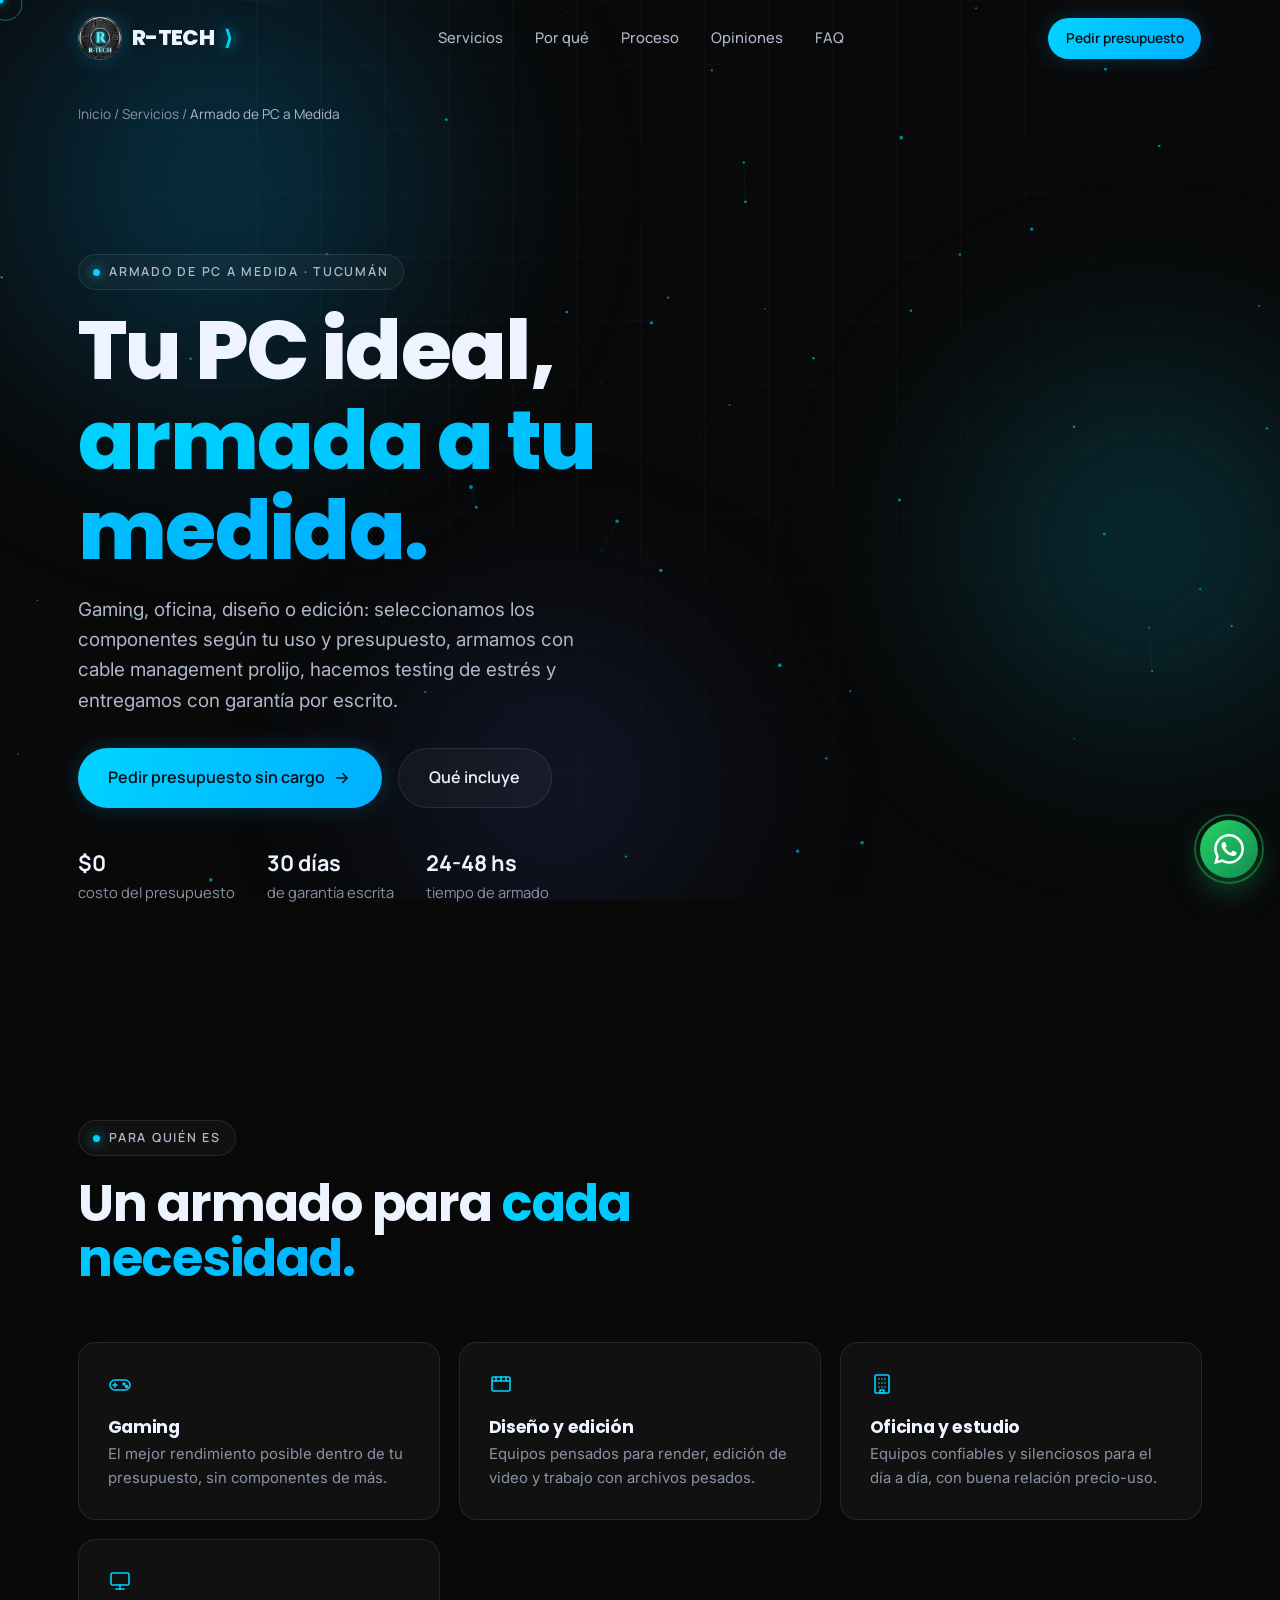
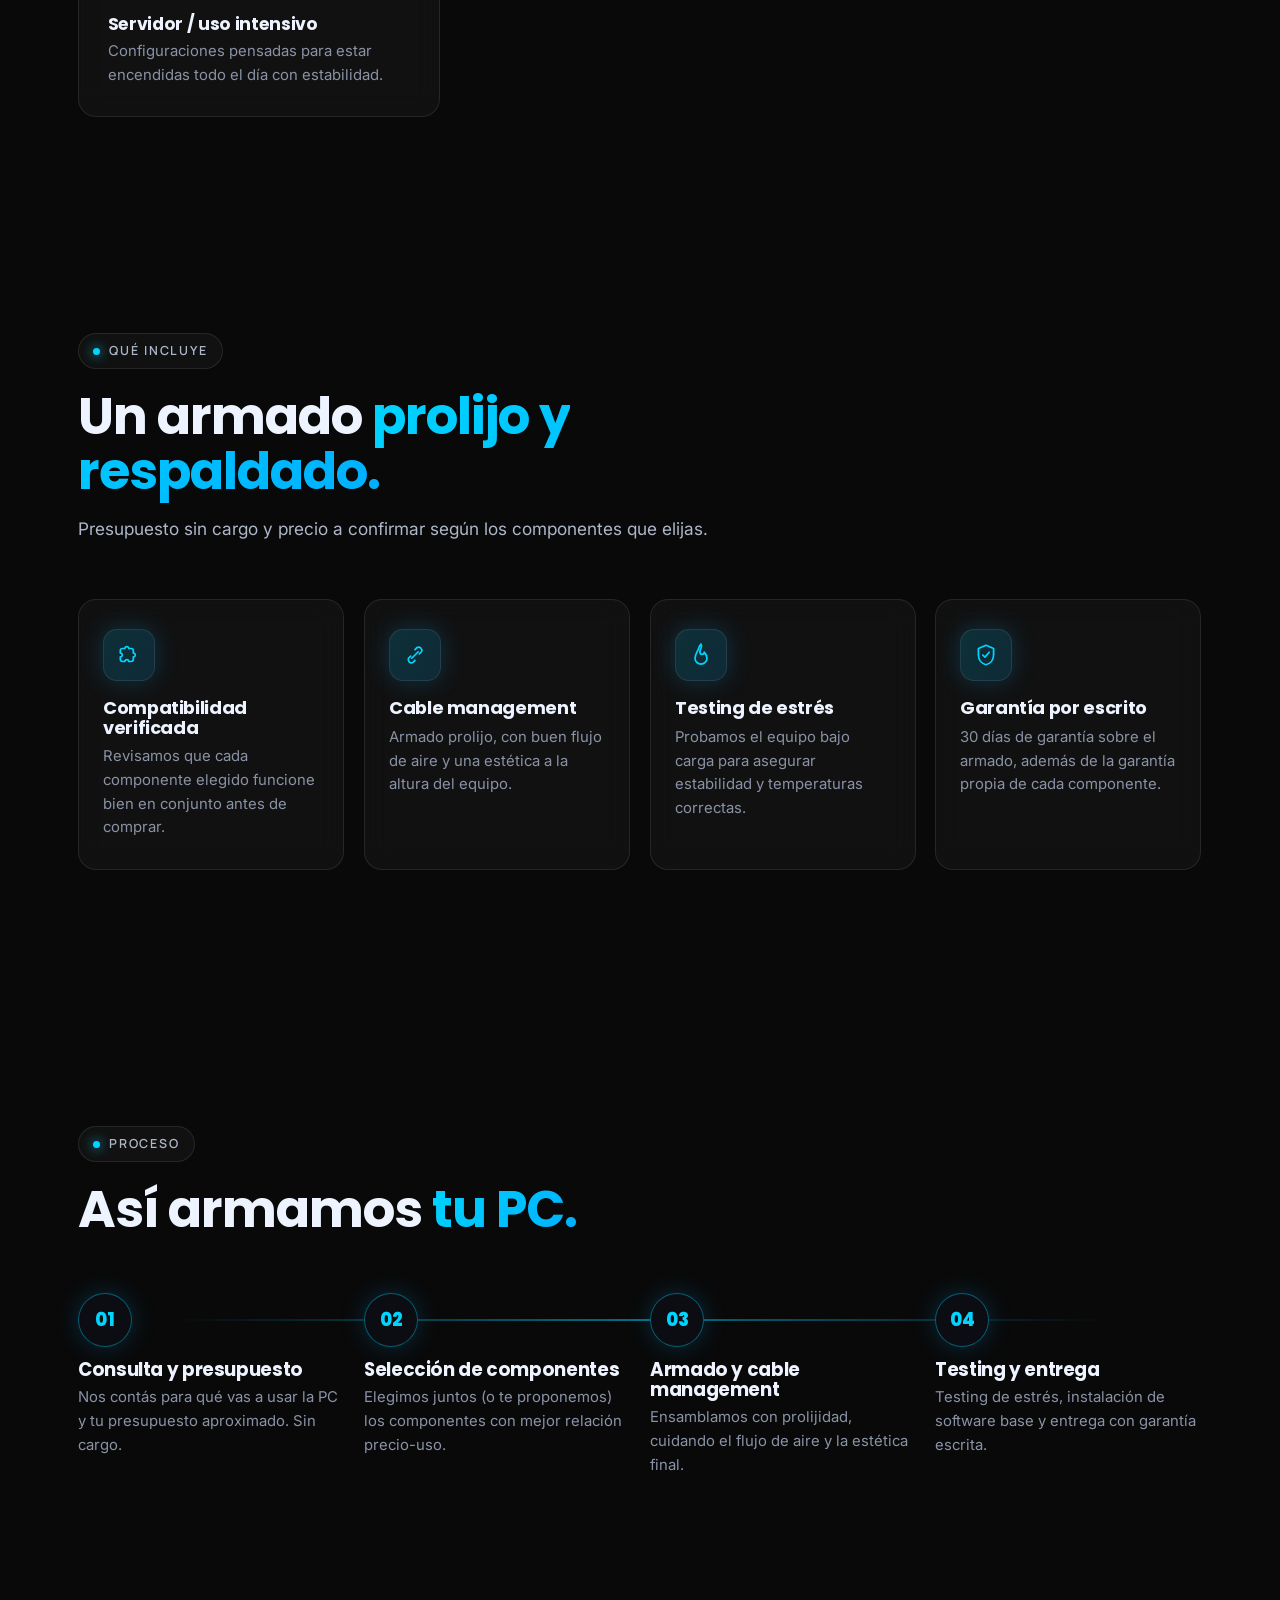
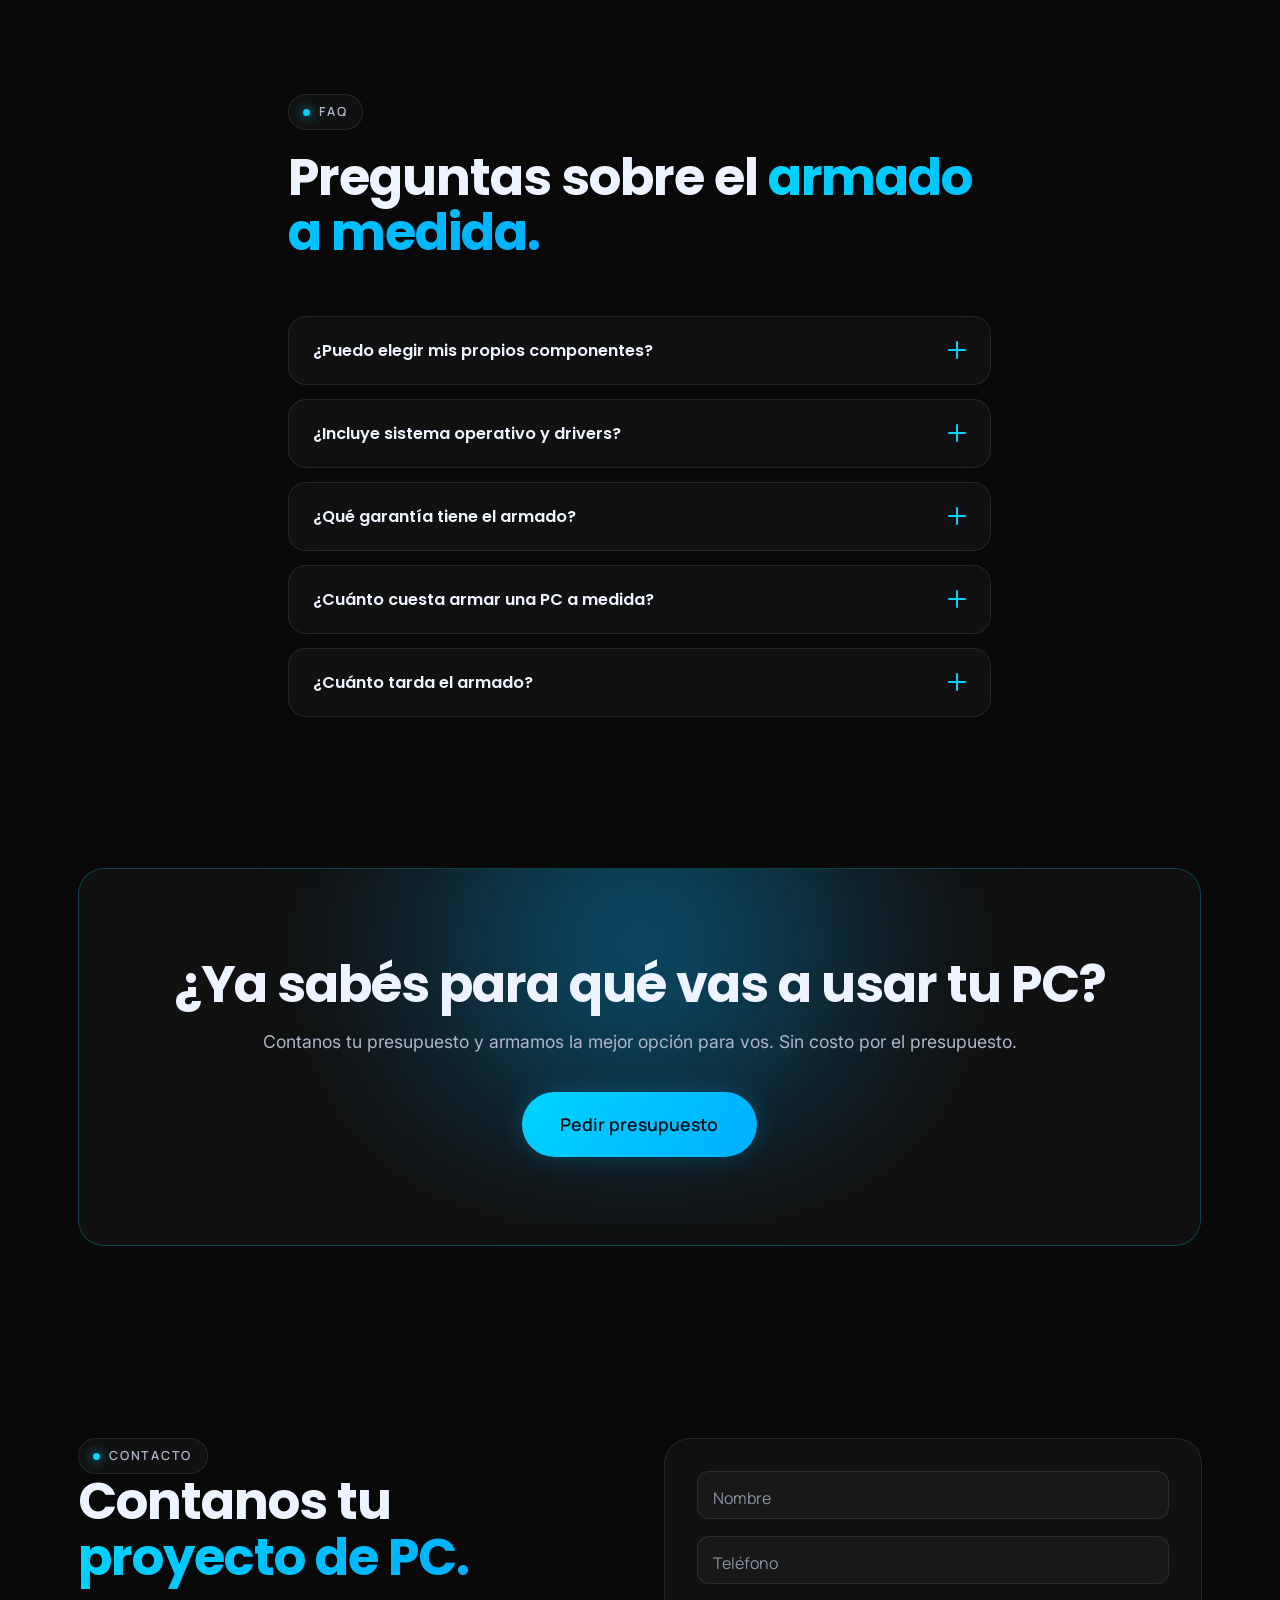
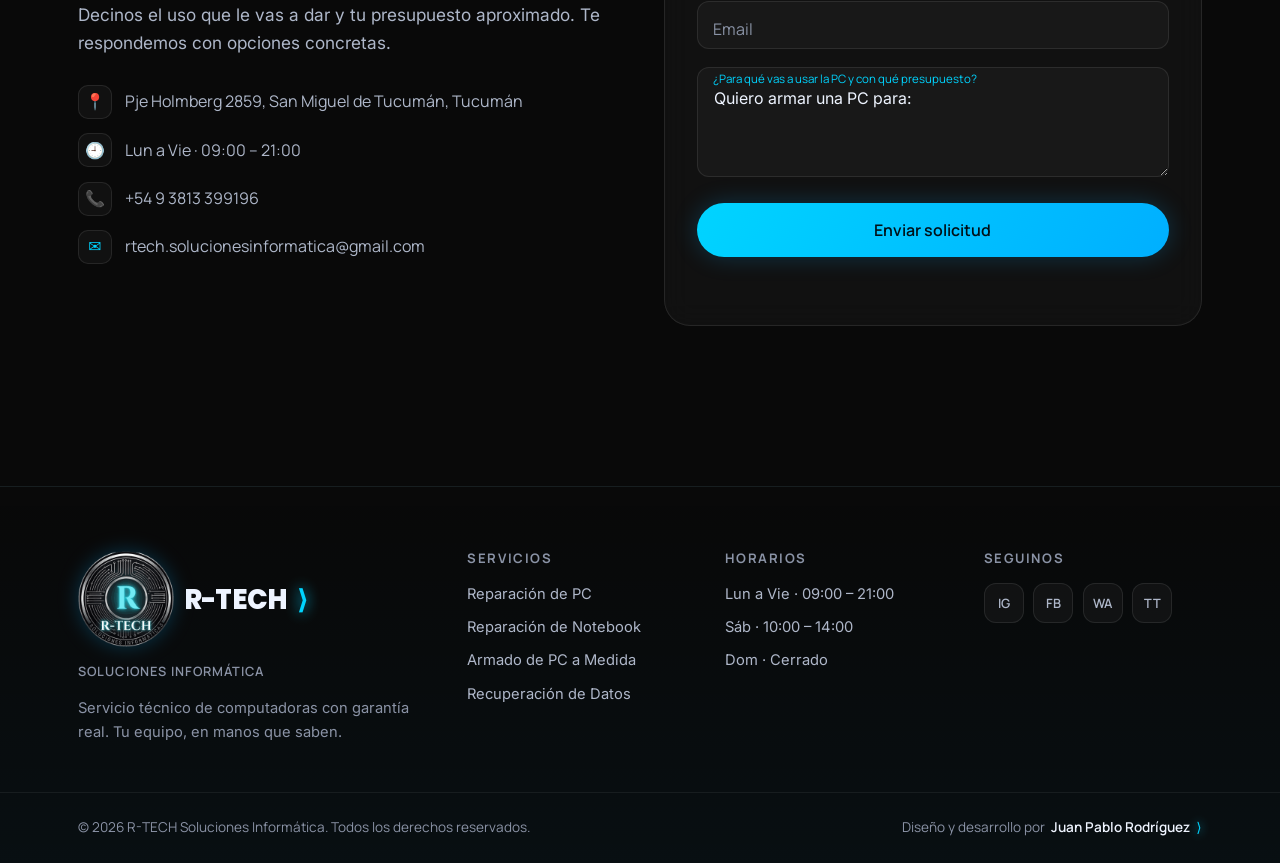
==== armado-pc-a-medida.html @ f3e6f24c "Add files via upload" ====
<!DOCTYPE html>
<html lang="es">
<head>
  <!-- ============================================================
       META BÁSICOS
  ============================================================ -->
  <meta charset="UTF-8" />
  <meta name="viewport" content="width=device-width, initial-scale=1.0" />
  <title>Armado de PC a Medida en San Miguel de Tucumán | R-TECH</title>

  <!-- ============================================================
       FAVICON / ÍCONO DE MARCA
  ============================================================ -->
  <link rel="icon" href="favicon.ico" sizes="any" />

  <!-- ============================================================
       SEO
  ============================================================ -->
  <meta name="description" content="Armamos tu PC a medida en San Miguel de Tucumán: gamer, oficina, diseño o edición. Presupuesto sin cargo, componentes de calidad, cable management y garantía escrita de 30 días." />
  <meta name="keywords" content="armado de pc a medida Tucumán, armado pc gamer Tucumán, armado de computadoras San Miguel de Tucumán, pc a medida presupuesto, ensamblado de pc Tucumán" />
  <meta name="author" content="R-TECH Soluciones Informática" />
  <meta name="robots" content="index, follow" />
  <meta name="geo.region" content="AR-T" />
  <meta name="geo.placename" content="San Miguel de Tucumán" />
  <meta name="theme-color" content="#090909" />
  <link rel="canonical" href="https://rtech-solucionesinformtica.github.io/MyWeb-Soluciones-Inform-tica/armado-pc-a-medida.html" />

  <!-- Open Graph -->
  <meta property="og:type" content="website" />
  <meta property="og:site_name" content="R-TECH Soluciones Informática" />
  <meta property="og:title" content="Armado de PC a Medida en San Miguel de Tucumán | R-TECH" />
  <meta property="og:description" content="Presupuesto sin cargo, componentes de calidad y garantía escrita de 30 días. Contanos qué necesitás y armamos tu PC ideal." />
  <meta property="og:locale" content="es_AR" />
  <meta property="og:url" content="https://rtech-solucionesinformtica.github.io/MyWeb-Soluciones-Inform-tica/armado-pc-a-medida.html" />
  <meta property="og:image" content="https://rtech-solucionesinformtica.github.io/MyWeb-Soluciones-Inform-tica/og-image-armado.jpg" />
  <meta property="og:image:width" content="1200" />
  <meta property="og:image:height" content="630" />

  <!-- Twitter Card -->
  <meta name="twitter:card" content="summary_large_image" />
  <meta name="twitter:title" content="Armado de PC a Medida en San Miguel de Tucumán | R-TECH" />
  <meta name="twitter:description" content="Presupuesto sin cargo y garantía escrita de 30 días sobre el armado." />
  <meta name="twitter:image" content="https://rtech-solucionesinformtica.github.io/MyWeb-Soluciones-Inform-tica/og-image-armado.jpg" />

  <!-- ============================================================
       TIPOGRAFÍAS (Poppins display · Inter body · Manrope datos)
  ============================================================ -->
  <link rel="preconnect" href="https://fonts.googleapis.com" />
  <link rel="preconnect" href="https://fonts.gstatic.com" crossorigin />
  <link href="https://fonts.googleapis.com/css2?family=Poppins:wght@500;600;700;800&family=Inter:wght@400;500;600&family=Manrope:wght@500;600;700&display=swap" rel="stylesheet" />

  <link rel="stylesheet" href="style.css" />

  <!-- ============================================================
       SCHEMA.ORG · Service + Breadcrumb
  ============================================================ -->
  <script type="application/ld+json">
  {
    "@context": "https://schema.org",
    "@type": "Service",
    "serviceType": "Armado de PC a medida",
    "name": "Armado de PC a Medida",
    "description": "Armado de computadoras a medida según el uso: gaming, oficina, diseño o edición. Incluye selección de componentes, cable management, testing de estrés y garantía escrita de 30 días.",
    "provider": {
      "@type": "ElectronicsStore",
      "name": "R-TECH Soluciones Informática",
      "@id": "https://rtech-solucionesinformtica.github.io/MyWeb-Soluciones-Inform-tica/#negocio",
      "telephone": "+5493813399196",
      "address": {
        "@type": "PostalAddress",
        "streetAddress": "Pje Holmberg 2859",
        "addressLocality": "San Miguel de Tucumán",
        "addressRegion": "Tucumán",
        "postalCode": "T4001CZG",
        "addressCountry": "AR"
      }
    },
    "areaServed": {
      "@type": "City",
      "name": "San Miguel de Tucumán"
    },
    "offers": {
      "@type": "Offer",
      "priceSpecification": {
        "@type": "PriceSpecification",
        "description": "Presupuesto sin cargo, precio final a confirmar según los componentes elegidos"
      },
      "availability": "https://schema.org/InStock"
    },
    "url": "https://rtech-solucionesinformtica.github.io/MyWeb-Soluciones-Inform-tica/armado-pc-a-medida.html"
  }
  </script>

  <script type="application/ld+json">
  {
    "@context": "https://schema.org",
    "@type": "BreadcrumbList",
    "itemListElement": [
      { "@type": "ListItem", "position": 1, "name": "Inicio", "item": "https://rtech-solucionesinformtica.github.io/MyWeb-Soluciones-Inform-tica/" },
      { "@type": "ListItem", "position": 2, "name": "Servicios", "item": "https://rtech-solucionesinformtica.github.io/MyWeb-Soluciones-Inform-tica/#servicios" },
      { "@type": "ListItem", "position": 3, "name": "Armado de PC a Medida", "item": "https://rtech-solucionesinformtica.github.io/MyWeb-Soluciones-Inform-tica/armado-pc-a-medida.html" }
    ]
  }
  </script>

  <script type="application/ld+json">
  {
    "@context": "https://schema.org",
    "@type": "FAQPage",
    "mainEntity": [
      {
        "@type": "Question",
        "name": "¿Puedo elegir mis propios componentes para el armado?",
        "acceptedAnswer": { "@type": "Answer", "text": "Sí. Podés traer tu lista de componentes o dejarnos armar la selección según tu presupuesto y uso. En ambos casos revisamos la compatibilidad antes de comprar o ensamblar." }
      },
      {
        "@type": "Question",
        "name": "¿El armado incluye el sistema operativo y los drivers?",
        "acceptedAnswer": { "@type": "Answer", "text": "Sí, instalamos el sistema operativo, drivers actualizados y dejamos el equipo listo para usar desde el primer encendido." }
      },
      {
        "@type": "Question",
        "name": "¿Qué garantía tiene el armado de PC?",
        "acceptedAnswer": { "@type": "Answer", "text": "El armado tiene garantía por escrito de 30 días. Además, cada componente conserva la garantía propia del fabricante o distribuidor." }
      },
      {
        "@type": "Question",
        "name": "¿Cuánto cuesta armar una PC a medida?",
        "acceptedAnswer": { "@type": "Answer", "text": "El presupuesto no tiene cargo. El precio final se confirma según los componentes que elijas, así que cada armado se cotiza a medida." }
      },
      {
        "@type": "Question",
        "name": "¿Cuánto tarda el armado de una PC?",
        "acceptedAnswer": { "@type": "Answer", "text": "Una vez confirmados los componentes, el armado y el testing de estrés suelen completarse en 24 a 48 hs." }
      }
    ]
  }
  </script>
</head>

<body>

  <!-- ============================================================
       CURSOR INTERACTIVO (glow que sigue al mouse)
  ============================================================ -->
  <div class="cursor-dot" data-cursor-dot></div>
  <div class="cursor-glow" data-cursor-glow></div>

  <!-- ============================================================
       FONDO GLOBAL · Aurora + partículas (canvas) + grilla
  ============================================================ -->
  <div class="bg-fx" aria-hidden="true">
    <div class="aurora aurora--1"></div>
    <div class="aurora aurora--2"></div>
    <div class="aurora aurora--3"></div>
    <div class="grid-overlay"></div>
    <canvas id="particles"></canvas>
  </div>

  <!-- Barra de progreso de scroll -->
  <div class="scroll-progress" data-scroll-progress aria-hidden="true"></div>

  <!-- ============================================================
       NAVBAR · glass sticky
  ============================================================ -->
  <header class="nav" data-nav>
    <div class="container nav__inner">
      <a href="index.html#hero" class="brand" aria-label="R-TECH inicio">
        <img src="logo.png" alt="R-TECH Soluciones Informática" class="brand__logo" width="44" height="44" />
        <span class="brand__mark">R-TECH</span><span class="brand__chevron">⟩</span>
      </a>

      <nav class="nav__links" aria-label="Navegación principal">
        <a href="index.html#servicios">Servicios</a>
        <a href="index.html#nosotros">Por qué</a>
        <a href="index.html#proceso">Proceso</a>
        <a href="index.html#testimonios">Opiniones</a>
        <a href="#faq-armado">FAQ</a>
      </nav>

      <a href="#contacto-armado" class="btn btn--sm btn--primary">Pedir presupuesto</a>

      <button class="nav__burger" data-burger aria-label="Abrir menú" aria-expanded="false">
        <span></span><span></span><span></span>
      </button>
    </div>

    <!-- Menú móvil -->
    <div class="nav__mobile" data-mobile-menu>
      <a href="index.html#servicios">Servicios</a>
      <a href="index.html#nosotros">Por qué elegirnos</a>
      <a href="index.html#proceso">Proceso</a>
      <a href="index.html#testimonios">Opiniones</a>
      <a href="#faq-armado">FAQ</a>
      <a href="#contacto-armado" class="btn btn--primary">Pedir presupuesto</a>
    </div>
  </header>

  <!-- Migas de pan visibles (acompañan al BreadcrumbList schema) -->
  <nav aria-label="Breadcrumb" class="container" style="padding-top:6.5rem; font-family:var(--font-data); font-size:.85rem; color:var(--gris);">
    <a href="index.html">Inicio</a> / <a href="index.html#servicios">Servicios</a> / <span style="color:var(--gris-2);">Armado de PC a Medida</span>
  </nav>

  <main>

    <!-- ============================================================
         HERO
    ============================================================ -->
    <section class="section" id="hero-armado">
      <div class="container">
        <div class="hero__copy" style="max-width:52rem;">
          <span class="eyebrow reveal" data-reveal>
            <span class="eyebrow__dot"></span> Armado de PC a medida · Tucumán
          </span>

          <h1 class="hero__title reveal" data-reveal data-reveal-delay="80" style="margin-top:1rem;">
            Tu PC ideal,<br /><span class="grad">armada a tu medida.</span>
          </h1>

          <p class="hero__sub reveal" data-reveal data-reveal-delay="160">
            Gaming, oficina, diseño o edición: seleccionamos los componentes según tu uso y presupuesto,
            armamos con cable management prolijo, hacemos testing de estrés y entregamos con garantía por escrito.
          </p>

          <div class="hero__actions reveal" data-reveal data-reveal-delay="240">
            <a href="#contacto-armado" class="btn btn--primary btn--lg">
              Pedir presupuesto sin cargo
              <svg width="18" height="18" viewBox="0 0 24 24" fill="none" aria-hidden="true"><path d="M5 12h14M13 6l6 6-6 6" stroke="currentColor" stroke-width="2" stroke-linecap="round" stroke-linejoin="round"/></svg>
            </a>
            <a href="#incluye" class="btn btn--ghost btn--lg">Qué incluye</a>
          </div>

          <ul class="hero__trust reveal" data-reveal data-reveal-delay="320">
            <li><strong>$0</strong> costo del presupuesto</li>
            <li><strong>30 días</strong> de garantía escrita</li>
            <li><strong>24-48 hs</strong> tiempo de armado</li>
          </ul>
        </div>
      </div>
    </section>

    <!-- ============================================================
         PARA QUIÉN ES
    ============================================================ -->
    <section class="section section--tight" id="para-quien">
      <div class="container">
        <header class="section__head reveal" data-reveal>
          <span class="eyebrow"><span class="eyebrow__dot"></span> Para quién es</span>
          <h2 class="section__title">Un armado para <span class="grad">cada necesidad.</span></h2>
        </header>

        <div class="reasons">
          <div class="reason reveal" data-reveal>
            <span class="reason__ic"><svg viewBox="0 0 24 24" fill="none" stroke="currentColor" stroke-width="1.6" stroke-linecap="round" stroke-linejoin="round"><rect x="2" y="8" width="20" height="10" rx="5"/><line x1="7" y1="11" x2="7" y2="15"/><line x1="5" y1="13" x2="9" y2="13"/><circle cx="16" cy="12" r="1"/><circle cx="18.5" cy="14.5" r="1"/></svg></span>
            <h3>Gaming</h3>
            <p>El mejor rendimiento posible dentro de tu presupuesto, sin componentes de más.</p>
          </div>
          <div class="reason reveal" data-reveal>
            <span class="reason__ic"><svg viewBox="0 0 24 24" fill="none" stroke="currentColor" stroke-width="1.6" stroke-linecap="round" stroke-linejoin="round"><rect x="3" y="5" width="18" height="14" rx="1.5"/><line x1="3" y1="9" x2="21" y2="9"/><line x1="7" y1="5" x2="7" y2="9"/><line x1="12" y1="5" x2="12" y2="9"/><line x1="17" y1="5" x2="17" y2="9"/></svg></span>
            <h3>Diseño y edición</h3>
            <p>Equipos pensados para render, edición de video y trabajo con archivos pesados.</p>
          </div>
          <div class="reason reveal" data-reveal>
            <span class="reason__ic"><svg viewBox="0 0 24 24" fill="none" stroke="currentColor" stroke-width="1.6" stroke-linecap="round" stroke-linejoin="round"><rect x="5" y="3" width="14" height="18" rx="1"/><line x1="9" y1="7" x2="9" y2="7.01"/><line x1="12" y1="7" x2="12" y2="7.01"/><line x1="15" y1="7" x2="15" y2="7.01"/><line x1="9" y1="11" x2="9" y2="11.01"/><line x1="12" y1="11" x2="12" y2="11.01"/><line x1="15" y1="11" x2="15" y2="11.01"/><line x1="9" y1="15" x2="9" y2="15.01"/><line x1="12" y1="15" x2="12" y2="15.01"/><line x1="15" y1="15" x2="15" y2="15.01"/><rect x="10" y="18" width="4" height="3"/></svg></span>
            <h3>Oficina y estudio</h3>
            <p>Equipos confiables y silenciosos para el día a día, con buena relación precio-uso.</p>
          </div>
          <div class="reason reveal" data-reveal>
            <span class="reason__ic"><svg viewBox="0 0 24 24" fill="none" stroke="currentColor" stroke-width="1.6" stroke-linecap="round" stroke-linejoin="round"><rect x="3" y="4" width="18" height="12" rx="1.5"/><line x1="8" y1="20" x2="16" y2="20"/><line x1="12" y1="16" x2="12" y2="20"/></svg></span>
            <h3>Servidor / uso intensivo</h3>
            <p>Configuraciones pensadas para estar encendidas todo el día con estabilidad.</p>
          </div>
        </div>
      </div>
    </section>

    <!-- ============================================================
         QUÉ INCLUYE
    ============================================================ -->
    <section class="section" id="incluye">
      <div class="container">
        <header class="section__head reveal" data-reveal>
          <span class="eyebrow"><span class="eyebrow__dot"></span> Qué incluye</span>
          <h2 class="section__title">Un armado <span class="grad">prolijo y respaldado.</span></h2>
          <p class="section__lead">Presupuesto sin cargo y precio a confirmar según los componentes que elijas.</p>
        </header>

        <div class="cards">
          <article class="card reveal" data-reveal data-tilt>
            <div class="card__icon"><svg viewBox="0 0 24 24" fill="none" stroke="currentColor" stroke-width="1.6" stroke-linejoin="round" stroke-linecap="round"><path d="M4 8a2 2 0 012-2h2.2a1.8 1.8 0 113.6 0H14a2 2 0 012 2v2.2a1.8 1.8 0 110 3.6V16a2 2 0 01-2 2h-2.2a1.8 1.8 0 10-3.6 0H6a2 2 0 01-2-2v-2.2a1.8 1.8 0 100-3.6V8z"/></svg></div>
            <h3>Compatibilidad verificada</h3>
            <p>Revisamos que cada componente elegido funcione bien en conjunto antes de comprar.</p>
          </article>
          <article class="card reveal" data-reveal data-tilt>
            <div class="card__icon"><svg viewBox="0 0 24 24" fill="none" stroke="currentColor" stroke-width="1.6" stroke-linecap="round" stroke-linejoin="round"><path d="M9 15l6-6"/><path d="M8 13l-2 2a3 3 0 004 4l2-2"/><path d="M16 11l2-2a3 3 0 00-4-4l-2 2"/></svg></div>
            <h3>Cable management</h3>
            <p>Armado prolijo, con buen flujo de aire y una estética a la altura del equipo.</p>
          </article>
          <article class="card reveal" data-reveal data-tilt>
            <div class="card__icon"><svg viewBox="0 0 24 24" fill="none" stroke="currentColor" stroke-width="1.6" stroke-linecap="round" stroke-linejoin="round"><path d="M12 2c2 3-1 4-1 7 0 1.5 1 2.5 2 2.5s2-1 2-2.2c1.5 1.5 2.5 3.7 2.5 5.7a5.5 5.5 0 11-11 0c0-3 1.5-5 2.5-7C9.5 6 10 4 12 2z"/></svg></div>
            <h3>Testing de estrés</h3>
            <p>Probamos el equipo bajo carga para asegurar estabilidad y temperaturas correctas.</p>
          </article>
          <article class="card reveal" data-reveal data-tilt>
            <div class="card__icon"><svg viewBox="0 0 24 24" fill="none" stroke="currentColor" stroke-width="1.6" stroke-linecap="round" stroke-linejoin="round"><path d="M12 3l7 3v6c0 4.5-3 8-7 9-4-1-7-4.5-7-9V6l7-3z"/><path d="M9 12l2 2 4-4.5"/></svg></div>
            <h3>Garantía por escrito</h3>
            <p>30 días de garantía sobre el armado, además de la garantía propia de cada componente.</p>
          </article>
        </div>
      </div>
    </section>

    <!-- ============================================================
         PROCESO
    ============================================================ -->
    <section class="section" id="proceso-armado">
      <div class="container">
        <header class="section__head reveal" data-reveal>
          <span class="eyebrow"><span class="eyebrow__dot"></span> Proceso</span>
          <h2 class="section__title">Así armamos <span class="grad">tu PC.</span></h2>
        </header>

        <ol class="timeline">
          <li class="step reveal" data-reveal>
            <span class="step__num">01</span>
            <div class="step__body">
              <h3>Consulta y presupuesto</h3>
              <p>Nos contás para qué vas a usar la PC y tu presupuesto aproximado. Sin cargo.</p>
            </div>
          </li>
          <li class="step reveal" data-reveal>
            <span class="step__num">02</span>
            <div class="step__body">
              <h3>Selección de componentes</h3>
              <p>Elegimos juntos (o te proponemos) los componentes con mejor relación precio-uso.</p>
            </div>
          </li>
          <li class="step reveal" data-reveal>
            <span class="step__num">03</span>
            <div class="step__body">
              <h3>Armado y cable management</h3>
              <p>Ensamblamos con prolijidad, cuidando el flujo de aire y la estética final.</p>
            </div>
          </li>
          <li class="step reveal" data-reveal>
            <span class="step__num">04</span>
            <div class="step__body">
              <h3>Testing y entrega</h3>
              <p>Testing de estrés, instalación de software base y entrega con garantía escrita.</p>
            </div>
          </li>
        </ol>
      </div>
    </section>

    <!-- ============================================================
         FAQ
    ============================================================ -->
    <section class="section section--tight" id="faq-armado">
      <div class="container container--narrow">
        <header class="section__head reveal" data-reveal>
          <span class="eyebrow"><span class="eyebrow__dot"></span> FAQ</span>
          <h2 class="section__title">Preguntas sobre el <span class="grad">armado a medida.</span></h2>
        </header>

        <div class="faq" data-accordion>
          <div class="faq__item reveal" data-reveal>
            <button class="faq__q" aria-expanded="false">
              ¿Puedo elegir mis propios componentes?
              <span class="faq__ic" aria-hidden="true"></span>
            </button>
            <div class="faq__a"><p>Sí. Podés traer tu lista o dejarnos proponer la selección según tu presupuesto y uso; siempre revisamos la compatibilidad antes de comprar.</p></div>
          </div>
          <div class="faq__item reveal" data-reveal>
            <button class="faq__q" aria-expanded="false">
              ¿Incluye sistema operativo y drivers?
              <span class="faq__ic" aria-hidden="true"></span>
            </button>
            <div class="faq__a"><p>Sí, instalamos sistema operativo y drivers actualizados. El equipo queda listo para usar desde el primer encendido.</p></div>
          </div>
          <div class="faq__item reveal" data-reveal>
            <button class="faq__q" aria-expanded="false">
              ¿Qué garantía tiene el armado?
              <span class="faq__ic" aria-hidden="true"></span>
            </button>
            <div class="faq__a"><p>30 días de garantía por escrito sobre el armado, además de la garantía propia de cada componente.</p></div>
          </div>
          <div class="faq__item reveal" data-reveal>
            <button class="faq__q" aria-expanded="false">
              ¿Cuánto cuesta armar una PC a medida?
              <span class="faq__ic" aria-hidden="true"></span>
            </button>
            <div class="faq__a"><p>El presupuesto no tiene cargo. El precio final se confirma según los componentes elegidos.</p></div>
          </div>
          <div class="faq__item reveal" data-reveal>
            <button class="faq__q" aria-expanded="false">
              ¿Cuánto tarda el armado?
              <span class="faq__ic" aria-hidden="true"></span>
            </button>
            <div class="faq__a"><p>Una vez confirmados los componentes, el armado y el testing de estrés suelen completarse en 24 a 48 hs.</p></div>
          </div>
        </div>
      </div>
    </section>

    <!-- ============================================================
         CTA FINAL
    ============================================================ -->
    <section class="cta" id="cta-armado">
      <div class="container">
        <div class="cta__card reveal" data-reveal>
          <div class="cta__glow"></div>
          <h2 class="cta__title">¿Ya sabés para qué vas a usar tu PC?</h2>
          <p class="cta__sub">Contanos tu presupuesto y armamos la mejor opción para vos. Sin costo por el presupuesto.</p>
          <a href="#contacto-armado" class="btn btn--primary btn--xl">Pedir presupuesto</a>
        </div>
      </div>
    </section>

    <!-- ============================================================
         CONTACTO
    ============================================================ -->
    <section class="section" id="contacto-armado">
      <div class="container">
        <div class="contact">

          <div class="contact__info reveal" data-reveal>
            <span class="eyebrow"><span class="eyebrow__dot"></span> Contacto</span>
            <h2 class="section__title">Contanos tu <span class="grad">proyecto de PC.</span></h2>
            <p class="section__lead">Decinos el uso que le vas a dar y tu presupuesto aproximado. Te respondemos con opciones concretas.</p>

            <ul class="contact__list">
              <li>
                <span>📍</span>
                <a href="https://www.google.com/maps/search/?api=1&amp;query=Pje+Holmberg+2859,+San+Miguel+de+Tucum%C3%A1n,+Tucum%C3%A1n,+Argentina"
                   target="_blank" rel="noopener noreferrer">Pje Holmberg 2859, San Miguel de Tucumán, Tucumán</a>
              </li>
              <li><span>🕘</span> Lun a Vie · 09:00 – 21:00</li>
              <li><span>📞</span> <a href="tel:+5493813399196">+54 9 3813 399196</a></li>
              <li><span>✉️</span> <a href="mailto:rtech.solucionesinformatica@gmail.com">rtech.solucionesinformatica@gmail.com</a></li>
            </ul>
          </div>

          <!-- Formulario (mismo comportamiento que en la home: abre WhatsApp con los datos) -->
          <form class="contact__form reveal" data-reveal id="contactForm" data-intro="quiero pedir un presupuesto para armar una PC a medida" novalidate>
            <div class="field">
              <input type="text" id="nombre" name="nombre" required placeholder=" " />
              <label for="nombre">Nombre</label>
            </div>

            <div class="field">
              <input type="tel" id="telefono" name="telefono" required placeholder=" " />
              <label for="telefono">Teléfono</label>
            </div>

            <div class="field">
              <input type="email" id="email" name="email" required placeholder=" " />
              <label for="email">Email</label>
            </div>

            <div class="field">
              <textarea
                id="mensaje"
                name="mensaje"
                rows="4"
                required
                placeholder=" "
              >Quiero armar una PC para: </textarea>
              <label for="mensaje">¿Para qué vas a usar la PC y con qué presupuesto?</label>
            </div>

            <button type="submit" class="btn btn--primary btn--lg btn--block">
              Enviar solicitud
            </button>

            <p class="form__note" data-form-note aria-live="polite"></p>
          </form>

        </div>
      </div>
    </section>

  </main>

  <!-- ============================================================
       FOOTER
  ============================================================ -->
  <footer class="footer">
    <div class="container footer__inner">
      <div class="footer__brand">
        <a href="index.html#hero" class="brand brand--footer" aria-label="R-TECH inicio">
          <img src="logo.png" alt="R-TECH Soluciones Informática" class="brand__logo brand__logo--footer" width="96" height="96" />
          <span class="brand__mark">R-TECH</span><span class="brand__chevron">⟩</span>
        </a>
        <span class="brand__sub">Soluciones Informática</span>
        <p>Servicio técnico de computadoras con garantía real. Tu equipo, en manos que saben.</p>
      </div>

      <div class="footer__col">
        <h4>Servicios</h4>
        <a href="index.html#servicios">Reparación de PC</a>
        <a href="index.html#servicios">Reparación de Notebook</a>
        <a href="armado-pc-a-medida.html">Armado de PC a Medida</a>
        <a href="index.html#servicios">Recuperación de Datos</a>
      </div>

      <div class="footer__col">
        <h4>Horarios</h4>
        <p>Lun a Vie · 09:00 – 21:00</p>
        <p>Sáb · 10:00 – 14:00</p>
        <p>Dom · Cerrado</p>
      </div>

      <div class="footer__col">
        <h4>Seguinos</h4>
        <div class="footer__social">
          <a href="#" aria-label="Instagram">IG</a>
          <a href="#" aria-label="Facebook">FB</a>
          <a href="#" aria-label="WhatsApp">WA</a>
          <a href="#" aria-label="TikTok">TT</a>
        </div>
      </div>
    </div>

    <div class="footer__bottom">
      <div class="container footer__bottom-inner">
        <span>© <span data-year>2026</span> R-TECH Soluciones Informática. Todos los derechos reservados.</span>
        <span class="signature">
          Diseño y desarrollo por
          <span class="signature__link">
            Juan Pablo Rodríguez
          </span>
          <span class="signature__chevron">⟩</span>
        </span>
      </div>
    </div>
  </footer>

  <!-- WhatsApp flotante -->
  <a href="https://wa.me/5493813399196" class="wsp" target="_blank" rel="noopener noreferrer" aria-label="Escribir por WhatsApp">
    <svg viewBox="0 0 24 24" width="30" height="30" fill="currentColor" aria-hidden="true">
      <path d="M17.472 14.382c-.297-.149-1.758-.867-2.03-.967-.273-.099-.471-.148-.67.15-.197.297-.767.966-.94 1.165-.173.198-.347.223-.644.074-.297-.149-1.255-.462-2.39-1.475-.883-.788-1.48-1.761-1.653-2.059-.173-.297-.018-.458.13-.606.134-.133.298-.347.446-.52.149-.174.198-.298.298-.497.099-.198.05-.371-.025-.52-.075-.149-.669-1.612-.916-2.207-.242-.579-.487-.5-.669-.51-.173-.008-.371-.01-.57-.01-.198 0-.52.074-.792.372-.272.297-1.04 1.016-1.04 2.479 0 1.462 1.065 2.875 1.213 3.074.149.198 2.096 3.2 5.077 4.487.71.306 1.263.489 1.694.625.712.227 1.36.195 1.871.118.571-.085 1.758-.719 2.006-1.413.248-.694.248-1.289.173-1.413-.074-.124-.272-.198-.57-.347m-5.421 7.403h-.004a9.87 9.87 0 01-5.031-1.378l-.361-.214-3.741.982.998-3.648-.235-.374a9.86 9.86 0 01-1.51-5.26c.001-5.45 4.436-9.884 9.888-9.884 2.64 0 5.122 1.03 6.988 2.898a9.825 9.825 0 012.893 6.994c-.003 5.45-4.437 9.884-9.885 9.884m8.413-18.297A11.815 11.815 0 0012.05 0C5.495 0 .16 5.335.157 11.892c0 2.096.547 4.142 1.588 5.945L.057 24l6.305-1.654a11.882 11.882 0 005.683 1.448h.005c6.554 0 11.89-5.335 11.893-11.893a11.821 11.821 0 00-3.48-8.413z"/>
    </svg>
  </a>

  <script src="script.js"></script>
</body>
</html>
---- style.css ----
/* ============================================================
   REBOOT⟩ — Servicio Técnico · Hoja de estilos
   Estructura:
   1. Tokens / variables
   2. Reset y base
   3. Utilidades (contenedor, botones, eyebrow, glass)
   4. Fondo global (aurora, grilla, partículas, cursor)
   5. Navbar
   6. Hero + laptop 3D
   7. Secciones (servicios, nosotros, proceso, stats...)
   8. Testimonios / galería / FAQ / CTA / contacto / footer
   9. Animaciones de reveal
   10. Responsive
   11. Accesibilidad (focus + reduced motion)
============================================================ */

/* ============================================================
   1. TOKENS
============================================================ */
:root {
  /* Paleta */
  --negro:      #090909;
  --negro-2:    #0b0d12;
  --panel:      #0e1118;
  --azul:       #00afff;   /* azul eléctrico */
  --celeste:    #00d4ff;   /* celeste */
  --blanco:     #eef4ff;
  --gris:       #8a93a6;   /* texto secundario */
  --gris-2:     #aeb7c9;

  /* Vidrio / bordes */
  --glass:        rgba(255, 255, 255, 0.035);
  --glass-strong: rgba(255, 255, 255, 0.06);
  --stroke:       rgba(255, 255, 255, 0.09);
  --stroke-soft:  rgba(255, 255, 255, 0.06);

  /* Degradado de marca */
  --grad: linear-gradient(120deg, var(--celeste), var(--azul));
  --grad-soft: linear-gradient(120deg, rgba(0,212,255,.16), rgba(0,175,255,.16));

  /* Glows / sombras */
  --glow:      0 0 40px rgba(0, 175, 255, 0.35);
  --glow-soft: 0 0 24px rgba(0, 175, 255, 0.22);
  --shadow:    0 30px 60px -20px rgba(0, 0, 0, 0.7);

  /* Tipografías */
  --font-display: "Poppins", system-ui, sans-serif;
  --font-body:    "Inter", system-ui, sans-serif;
  --font-data:    "Manrope", system-ui, sans-serif;

  /* Radios */
  --r-sm: 12px;
  --r:    18px;
  --r-lg: 26px;

  /* Layout */
  --maxw: 1200px;
  --gutter: clamp(1.2rem, 4vw, 2.4rem);

  /* Transiciones */
  --ease: cubic-bezier(0.22, 1, 0.36, 1);
}

/* ============================================================
   2. RESET Y BASE
============================================================ */
*, *::before, *::after { box-sizing: border-box; margin: 0; padding: 0; }

html { scroll-behavior: smooth; -webkit-text-size-adjust: 100%; }

body {
  font-family: var(--font-body);
  background: var(--negro);
  color: var(--blanco);
  line-height: 1.6;
  overflow-x: hidden;
  min-height: 100vh;
  cursor: none;            /* usamos cursor propio */
}

img, svg, canvas { display: block; max-width: 100%; }
a { color: inherit; text-decoration: none; }
ul, ol { list-style: none; }
button { font-family: inherit; cursor: none; border: none; background: none; color: inherit; }
input, textarea { font-family: inherit; }

h1, h2, h3, h4 { font-family: var(--font-display); line-height: 1.08; font-weight: 700; letter-spacing: -0.02em; }

::selection { background: rgba(0, 175, 255, 0.35); color: #fff; }

/* ============================================================
   3. UTILIDADES
============================================================ */
.container { width: 100%; max-width: var(--maxw); margin-inline: auto; padding-inline: var(--gutter); }
.container--narrow { max-width: 780px; }

.grad {
  background: var(--grad);
  -webkit-background-clip: text;
  background-clip: text;
  color: transparent;
}

/* Eyebrow (etiqueta pequeña arriba de los títulos) */
.eyebrow {
  display: inline-flex; align-items: center; gap: .55rem;
  font-family: var(--font-data);
  font-size: .78rem; font-weight: 600;
  letter-spacing: .14em; text-transform: uppercase;
  color: var(--gris-2);
  padding: .45rem .9rem;
  border: 1px solid var(--stroke);
  border-radius: 100px;
  background: var(--glass);
  backdrop-filter: blur(8px);
}
.eyebrow__dot {
  width: 7px; height: 7px; border-radius: 50%;
  background: var(--celeste);
  box-shadow: 0 0 12px var(--celeste);
  animation: pulse 2s infinite;
}
@keyframes pulse { 0%,100% { opacity: 1 } 50% { opacity: .35 } }

/* Botones */
.btn {
  --btn-py: .85rem; --btn-px: 1.5rem;
  display: inline-flex; align-items: center; justify-content: center; gap: .5rem;
  font-family: var(--font-data); font-weight: 600; font-size: .95rem;
  padding: var(--btn-py) var(--btn-px);
  border-radius: 100px;
  position: relative;
  transition: transform .35s var(--ease), box-shadow .35s var(--ease), background .35s var(--ease);
  will-change: transform;
}
.btn--sm { --btn-py: .6rem; --btn-px: 1.1rem; font-size: .85rem; }
.btn--lg { --btn-py: 1rem; --btn-px: 1.9rem; font-size: 1rem; }
.btn--xl { --btn-py: 1.15rem; --btn-px: 2.4rem; font-size: 1.1rem; }
.btn--block { width: 100%; }

.btn--primary {
  background: var(--grad);
  color: #001018;
  box-shadow: var(--glow-soft);
}
.btn--primary:hover { transform: translateY(-3px); box-shadow: var(--glow); }

.btn--ghost {
  background: var(--glass);
  border: 1px solid var(--stroke);
  color: var(--blanco);
  backdrop-filter: blur(10px);
}
.btn--ghost:hover { transform: translateY(-3px); border-color: rgba(0,212,255,.5); box-shadow: var(--glow-soft); }

/* ============================================================
   4. FONDO GLOBAL · aurora + grilla + partículas + cursor
============================================================ */
.bg-fx { position: fixed; inset: 0; z-index: -1; overflow: hidden; background: var(--negro); }

/* Efecto Aurora: manchas de color difuminadas que respiran */
.aurora {
  position: absolute;
  border-radius: 50%;
  filter: blur(90px);
  opacity: .55;
  will-change: transform;
}
.aurora--1 { width: 55vw; height: 55vw; top: -18%; left: -10%;
  background: radial-gradient(circle, rgba(0,175,255,.55), transparent 65%); animation: drift1 22s ease-in-out infinite; }
.aurora--2 { width: 45vw; height: 45vw; top: 30%; right: -12%;
  background: radial-gradient(circle, rgba(0,212,255,.45), transparent 65%); animation: drift2 26s ease-in-out infinite; }
.aurora--3 { width: 40vw; height: 40vw; bottom: -15%; left: 25%;
  background: radial-gradient(circle, rgba(80,120,255,.35), transparent 65%); animation: drift3 30s ease-in-out infinite; }

@keyframes drift1 { 0%,100% { transform: translate(0,0) scale(1) } 50% { transform: translate(6%, 8%) scale(1.12) } }
@keyframes drift2 { 0%,100% { transform: translate(0,0) scale(1) } 50% { transform: translate(-8%, -6%) scale(1.1) } }
@keyframes drift3 { 0%,100% { transform: translate(0,0) scale(1) } 50% { transform: translate(4%, -10%) scale(1.15) } }

/* Grilla técnica sutil */
.grid-overlay {
  position: absolute; inset: 0;
  background-image:
    linear-gradient(rgba(255,255,255,.025) 1px, transparent 1px),
    linear-gradient(90deg, rgba(255,255,255,.025) 1px, transparent 1px);
  background-size: 64px 64px;
  mask-image: radial-gradient(ellipse at 50% 0%, #000 40%, transparent 85%);
}

#particles { position: absolute; inset: 0; width: 100%; height: 100%; }

/* Cursor propio */
.cursor-dot, .cursor-glow { position: fixed; top: 0; left: 0; border-radius: 50%; pointer-events: none; z-index: 9999; transform: translate(-50%, -50%); }
.cursor-dot { width: 7px; height: 7px; background: var(--celeste); box-shadow: 0 0 10px var(--celeste); }
.cursor-glow {
  width: 34px; height: 34px;
  border: 1px solid rgba(0,212,255,.5);
  transition: transform .18s var(--ease), width .25s var(--ease), height .25s var(--ease), background .25s var(--ease);
}
.cursor-glow.is-hover { width: 60px; height: 60px; background: rgba(0,212,255,.08); border-color: rgba(0,212,255,.8); }

/* Barra de progreso de scroll */
.scroll-progress {
  position: fixed; top: 0; left: 0; height: 3px; width: 0%;
  background: var(--grad); z-index: 200; box-shadow: var(--glow-soft);
}

/* ============================================================
   5. NAVBAR
============================================================ */
.nav {
  position: fixed; top: 0; left: 0; right: 0; z-index: 100;
  padding: 1rem 0;
  transition: padding .35s var(--ease), background .35s var(--ease), border-color .35s var(--ease);
  border-bottom: 1px solid transparent;
}
.nav.is-scrolled {
  padding: .55rem 0;
  background: rgba(9, 9, 9, 0.6);
  backdrop-filter: blur(16px);
  border-bottom: 1px solid var(--stroke-soft);
}
.nav__inner { display: flex; align-items: center; justify-content: space-between; gap: 1.5rem; }

.brand { display: inline-flex; align-items: center; gap: .6rem; font-family: var(--font-display); font-weight: 800; font-size: 1.35rem; letter-spacing: -.03em; }
.brand__mark { color: var(--blanco); }
.brand__chevron { color: var(--celeste); text-shadow: 0 0 14px var(--celeste); }

/* Logo real (isotipo circuito + "R") con fondo transparente:
   se ajusta con object-fit para no deformarse en ningún tamaño. */
.brand__logo {
  height: 44px; width: 44px;
  object-fit: contain;
  filter: drop-shadow(0 0 10px rgba(0, 175, 255, 0.25));
  transition: filter .3s var(--ease), transform .3s var(--ease);
}
.brand:hover .brand__logo {
  filter: drop-shadow(0 0 16px rgba(0, 212, 255, 0.45));
  transform: scale(1.04);
}
.brand__logo--footer { height: 96px; width: auto; }
.brand--footer { font-size: 1.7rem; }
.brand__sub {
  display: block; margin-top: .35rem;
  font-family: var(--font-data); font-weight: 600; font-size: .8rem;
  letter-spacing: .08em; text-transform: uppercase; color: var(--gris);
}

.nav__links { display: flex; gap: 2rem; }
.nav__links a {
  font-family: var(--font-data); font-weight: 500; font-size: .92rem; color: var(--gris-2);
  position: relative; transition: color .3s var(--ease);
}
.nav__links a::after {
  content: ""; position: absolute; left: 0; bottom: -6px; height: 2px; width: 0;
  background: var(--grad); transition: width .3s var(--ease);
}
.nav__links a:hover { color: var(--blanco); }
.nav__links a:hover::after { width: 100%; }

/* Burger (móvil) */
.nav__burger { display: none; flex-direction: column; gap: 5px; padding: 8px; }
.nav__burger span { width: 24px; height: 2px; background: var(--blanco); border-radius: 2px; transition: transform .3s var(--ease), opacity .3s var(--ease); }
.nav__burger.is-open span:nth-child(1) { transform: translateY(7px) rotate(45deg); }
.nav__burger.is-open span:nth-child(2) { opacity: 0; }
.nav__burger.is-open span:nth-child(3) { transform: translateY(-7px) rotate(-45deg); }

.nav__mobile {
  display: none; flex-direction: column; gap: 1rem;
  padding: 1.5rem var(--gutter) 2rem;
  background: rgba(9,9,9,.9); backdrop-filter: blur(18px);
  border-bottom: 1px solid var(--stroke-soft);
}
.nav__mobile.is-open { display: flex; }
.nav__mobile a { font-family: var(--font-data); font-weight: 500; color: var(--gris-2); }
.nav__mobile a.btn { color: #001018; }

/* ============================================================
   6. HERO
============================================================ */
.hero { position: relative; min-height: 100vh; display: flex; align-items: center; padding: 8rem 0 4rem; }
.hero__inner {
  display: grid; grid-template-columns: 1.05fr 1fr; gap: 3rem; align-items: center;
}
.hero__title { font-size: clamp(2.7rem, 7vw, 5.2rem); font-weight: 800; margin: 1.4rem 0 1.2rem; }
.hero__sub { font-size: clamp(1rem, 1.6vw, 1.18rem); color: var(--gris-2); max-width: 32rem; }
.hero__actions { display: flex; flex-wrap: wrap; gap: 1rem; margin: 2rem 0 2.4rem; }
.hero__trust { display: flex; flex-wrap: wrap; gap: 2rem; font-family: var(--font-data); color: var(--gris); font-size: .92rem; }
.hero__trust strong { display: block; font-size: 1.35rem; color: var(--blanco); font-weight: 700; }

.hero__scroll {
  position: absolute; left: 50%; bottom: 2rem; transform: translateX(-50%);
  font-family: var(--font-data); font-size: .78rem; letter-spacing: .12em; text-transform: uppercase; color: var(--gris);
  display: flex; align-items: center; gap: .6rem;
}
.hero__scroll span {
  width: 22px; height: 34px; border: 1px solid var(--stroke); border-radius: 100px; position: relative;
}
.hero__scroll span::after {
  content: ""; position: absolute; left: 50%; top: 7px; transform: translateX(-50%);
  width: 4px; height: 6px; border-radius: 4px; background: var(--celeste);
  animation: scrollDot 1.8s infinite;
}
@keyframes scrollDot { 0% { opacity: 0; top: 6px } 40% { opacity: 1 } 80% { opacity: 0; top: 18px } 100% { opacity: 0 } }

/* --- Escenario del laptop 3D --- */
.hero__stage { position: relative; display: grid; place-items: center; perspective: 1200px; min-height: 380px; }
.glow-orb {
  position: absolute; width: 70%; aspect-ratio: 1; border-radius: 50%;
  background: radial-gradient(circle, rgba(0,175,255,.35), transparent 60%);
  filter: blur(40px); animation: pulse 4s ease-in-out infinite;
}
.laptop {
  position: relative; width: min(440px, 90%); transform-style: preserve-3d;
  transform: rotateX(12deg) rotateY(-14deg); transition: transform .2s var(--ease);
  animation: floaty 6s ease-in-out infinite;
}
@keyframes floaty { 0%,100% { translate: 0 0 } 50% { translate: 0 -14px } }

.laptop__screen {
  position: relative; aspect-ratio: 16/10; border-radius: 14px 14px 4px 4px;
  background: linear-gradient(160deg, #10151f, #05070c);
  border: 1px solid var(--stroke); overflow: hidden;
  box-shadow: var(--shadow), inset 0 0 0 3px rgba(0,0,0,.6);
}
.screen__scan {
  position: absolute; inset: 0; z-index: 3;
  background: linear-gradient(180deg, transparent, rgba(0,212,255,.14), transparent);
  height: 40%; animation: scan 3.4s linear infinite;
}
@keyframes scan { 0% { transform: translateY(-120%) } 100% { transform: translateY(320%) } }
.screen__glare {
  position: absolute; inset: 0; z-index: 4; pointer-events: none;
  background: linear-gradient(120deg, rgba(255,255,255,.08) 0%, transparent 40%);
}
.screen__ui { position: absolute; inset: 0; z-index: 2; padding: 12px 14px; font-family: var(--font-data); }
.ui__topbar { display: flex; align-items: center; gap: 6px; margin-bottom: 14px; }
.ui__dot { width: 8px; height: 8px; border-radius: 50%; background: rgba(255,255,255,.25); }
.ui__dot:first-child { background: var(--celeste); box-shadow: 0 0 8px var(--celeste); }
.ui__title { margin-left: auto; font-size: .62rem; color: var(--gris); letter-spacing: .08em; }
.ui__row { display: grid; grid-template-columns: 44px 1fr; align-items: center; gap: 8px; margin-bottom: 10px; font-size: .62rem; color: var(--gris-2); }
.ui__row i {
  height: 6px; border-radius: 100px; background: rgba(255,255,255,.08); position: relative; overflow: hidden;
}
.ui__row i::after {
  content: ""; position: absolute; inset: 0; width: var(--w); border-radius: 100px;
  background: var(--grad); box-shadow: var(--glow-soft);
  animation: fillBar 2s var(--ease) forwards;
}
@keyframes fillBar { from { width: 0 } }
.ui__status { margin-top: 12px; font-size: .64rem; color: var(--celeste); font-weight: 600; }

.laptop__base {
  position: relative; height: 16px; margin-top: 2px;
  background: linear-gradient(180deg, #1a2230, #0a0d13);
  border-radius: 3px 3px 12px 12px; border: 1px solid var(--stroke); border-top: none;
  transform: rotateX(72deg); transform-origin: top; box-shadow: 0 30px 40px -10px rgba(0,0,0,.8);
}
.base__notch { position: absolute; top: 0; left: 50%; transform: translateX(-50%); width: 70px; height: 4px; border-radius: 0 0 6px 6px; background: rgba(0,0,0,.5); }

.chip {
  position: absolute; z-index: 5;
  font-family: var(--font-data); font-size: .82rem; font-weight: 600;
  padding: .55rem .9rem; border-radius: 100px;
  background: var(--glass-strong); border: 1px solid var(--stroke);
  backdrop-filter: blur(12px); box-shadow: var(--glow-soft);
  animation: floaty 5s ease-in-out infinite;
}
.chip--1 { top: 8%; right: -4%; animation-delay: .6s; }
.chip--2 { bottom: 10%; left: -6%; animation-delay: 1.4s; }

/* ============================================================
   7. SECCIONES BASE
============================================================ */
.section { padding: clamp(5rem, 10vw, 8rem) 0; position: relative; }
.section--tight { padding: clamp(3.5rem, 7vw, 5.5rem) 0; }

.section__head { max-width: 720px; margin-bottom: 3.5rem; }
.section__head .eyebrow { margin-bottom: 1.2rem; }
.section__title { font-size: clamp(2rem, 4.5vw, 3.2rem); font-weight: 700; }
.section__lead { margin-top: 1rem; color: var(--gris-2); font-size: 1.08rem; max-width: 40rem; }

/* Superficie de vidrio reutilizable */
.glass, .card, .reason, .quote, .faq__item, .cta__card, .contact__form, .stat {
  background: var(--glass);
  border: 1px solid var(--stroke);
  backdrop-filter: blur(14px);
}

/* --- SERVICIOS (cards) --- */
.cards { display: grid; grid-template-columns: repeat(4, 1fr); gap: 1.2rem; }
.card {
  padding: 1.8rem 1.5rem; border-radius: var(--r);
  transition: transform .3s var(--ease), border-color .3s var(--ease), box-shadow .3s var(--ease), background .3s var(--ease);
  position: relative; overflow: hidden; transform-style: preserve-3d;
}
.card::before {
  content: ""; position: absolute; inset: 0; opacity: 0; transition: opacity .3s var(--ease);
  background: radial-gradient(400px circle at var(--mx, 50%) var(--my, 50%), rgba(0,212,255,.12), transparent 60%);
}
.card:hover { border-color: rgba(0,212,255,.4); box-shadow: var(--glow-soft); background: var(--glass-strong); }
.card:hover::before { opacity: 1; }
.card__icon {
  width: 52px; height: 52px; display: grid; place-items: center; font-size: 1.5rem;
  border-radius: 14px; margin-bottom: 1.1rem;
  background: var(--grad-soft); border: 1px solid var(--stroke);
  box-shadow: var(--glow-soft);
  color: var(--celeste);
}
.card__icon svg { width: 26px; height: 26px; }
.card h3 { font-size: 1.12rem; margin-bottom: .5rem; }
.card p { color: var(--gris); font-size: .93rem; }
.card__link {
  display: inline-flex; align-items: center; gap: .35rem;
  margin-top: .9rem; font-family: var(--font-data); font-weight: 600; font-size: .85rem;
  color: var(--celeste); position: relative; z-index: 1;
  transition: gap .3s var(--ease);
}
.card__link:hover { gap: .55rem; }

/* Meta de la tarjeta: "Para quién" / "Incluye" */
.card__meta {
  margin-top: 1rem; padding-top: .9rem; border-top: 1px solid var(--stroke-soft);
  font-size: .85rem; line-height: 1.5; color: var(--gris);
}
.card__meta p + p { margin-top: .5rem; }
.card__meta strong { color: var(--gris-2); font-weight: 600; }
.card__meta-accent { color: var(--celeste); font-weight: 600; }

/* --- POR QUÉ ELEGIRNOS --- */
.reasons { display: grid; grid-template-columns: repeat(3, 1fr); gap: 1.2rem; }
.reason { padding: 1.8rem; border-radius: var(--r); transition: transform .3s var(--ease), border-color .3s var(--ease); }
.reason:hover { transform: translateY(-6px); border-color: rgba(0,212,255,.35); }
.reason__ic { font-size: 1.6rem; display: inline-block; margin-bottom: .9rem; color: var(--celeste); }
.reason__ic svg { width: 24px; height: 24px; display: block; }
.reason h3 { font-size: 1.08rem; margin-bottom: .4rem; }
.reason p { color: var(--gris); font-size: .93rem; }

/* --- PROCESO (timeline) --- */
.timeline { display: grid; grid-template-columns: repeat(4, 1fr); gap: 1.2rem; position: relative; }
.timeline::before {
  content: ""; position: absolute; top: 26px; left: 8%; right: 8%; height: 2px;
  background: linear-gradient(90deg, transparent, rgba(0,212,255,.5), transparent);
}
.step { position: relative; padding-top: 4.2rem; }
.step__num {
  position: absolute; top: 0; left: 0;
  width: 54px; height: 54px; display: grid; place-items: center;
  font-family: var(--font-display); font-weight: 800; font-size: 1.15rem;
  border-radius: 50%; background: var(--negro-2); border: 1px solid rgba(0,212,255,.4);
  color: var(--celeste); box-shadow: var(--glow-soft);
}
.step__body h3 { font-size: 1.15rem; margin-bottom: .4rem; }
.step__body p { color: var(--gris); font-size: .93rem; }

/* --- CONTADORES --- */
.stats { display: grid; grid-template-columns: repeat(4, 1fr); gap: 1.2rem; border-radius: var(--r-lg); }
.stat { padding: 2rem 1.5rem; border-radius: var(--r); text-align: center; }
.stat__num { display: block; font-family: var(--font-display); font-weight: 800; font-size: clamp(2rem, 4vw, 3rem); background: var(--grad); -webkit-background-clip: text; background-clip: text; color: transparent; }
.stat__label { color: var(--gris-2); font-family: var(--font-data); font-size: .9rem; }

/* ============================================================
   8. TESTIMONIOS / GALERÍA / FAQ / CTA / CONTACTO / FOOTER
============================================================ */

/* --- TESTIMONIOS (slider) --- */
.slider { overflow: hidden; position: relative; }
.slider__track { display: flex; transition: transform .6s var(--ease); }
.quote {
  min-width: 100%; padding: 2.4rem; border-radius: var(--r-lg);
}
@media (min-width: 860px) { .quote { min-width: 50%; } }
.quote__stars { color: var(--celeste); letter-spacing: 2px; margin-bottom: 1rem; }
.quote blockquote { font-size: 1.1rem; color: var(--blanco); font-weight: 500; line-height: 1.5; }
.quote figcaption { margin-top: 1.4rem; display: flex; align-items: center; gap: .8rem; color: var(--gris-2); font-family: var(--font-data); font-size: .9rem; }
.quote__av {
  width: 40px; height: 40px; display: grid; place-items: center; border-radius: 50%;
  background: var(--grad); color: #001018; font-weight: 700; font-size: .85rem;
}

/* --- FUNDADOR --- */
.founder { padding: 2.4rem; border-radius: var(--r-lg); }
.founder__av {
  width: 56px; height: 56px; display: grid; place-items: center; border-radius: 50%;
  background: var(--grad); color: #001018; font-weight: 700; font-size: 1.1rem; margin-bottom: 1rem;
}
.founder__info h3 { font-size: 1.15rem; margin-bottom: .2rem; }
.founder__role { color: var(--gris); font-size: .9rem; font-family: var(--font-data); }
.founder__quote {
  margin-top: 1.4rem; color: var(--gris-2); font-size: 1.02rem; line-height: 1.6;
  padding-left: 1.1rem; border-left: 2px solid var(--celeste);
}

/* --- GRILLA FUNDADOR + EQUIPO --- */
.founder-grid { display: grid; grid-template-columns: 1fr 1fr; gap: 2.4rem; align-items: start; }
.founder-team__list { margin-top: 1.8rem; display: flex; flex-direction: column; gap: 1.1rem; }
.founder-team__item {
  display: flex; gap: 1rem; align-items: flex-start;
  padding: 1.3rem 1.4rem; border-radius: var(--r); background: var(--glass);
  border: 1px solid var(--stroke); backdrop-filter: blur(14px);
}
.founder-team__ic {
  width: 38px; height: 38px; flex-shrink: 0; display: grid; place-items: center;
  border-radius: 10px; background: var(--grad-soft); color: var(--celeste);
  box-shadow: var(--glow-soft);
}
.founder-team__ic svg { width: 20px; height: 20px; }
.founder-team__item h3 { font-size: 1.02rem; margin-bottom: .3rem; }
.founder-team__item p { color: var(--gris); font-size: .9rem; }
.slider__dots { display: flex; justify-content: center; gap: .6rem; margin-top: 1.8rem; }
.slider__dots button {
  width: 9px; height: 9px; border-radius: 50%; background: rgba(255,255,255,.2); transition: all .3s var(--ease);
}
.slider__dots button.is-active { width: 26px; border-radius: 100px; background: var(--grad); box-shadow: var(--glow-soft); }

/* --- GALERÍA antes/después --- */
.gallery { display: grid; grid-template-columns: repeat(3, 1fr); gap: 1.2rem; }
.gallery--single { grid-template-columns: 1fr; max-width: 480px; margin-inline: auto; }
.ba {
  position: relative; aspect-ratio: 4/3; border-radius: var(--r); overflow: hidden;
  border: 1px solid var(--stroke); cursor: none;
}
.ba__face {
  position: absolute; inset: 0; display: flex; flex-direction: column; justify-content: flex-end;
  padding: 1.4rem; transition: opacity .5s var(--ease), transform .6s var(--ease);
}
.ba__face span { font-family: var(--font-display); font-weight: 700; font-size: 1.2rem; }
.ba__face small { color: rgba(255,255,255,.75); font-family: var(--font-data); }
.ba__before { background: linear-gradient(160deg, #2a1414, #0a0708); }
.ba__before span { color: #ff8a8a; }
.ba__after { background: linear-gradient(160deg, #06222e, #05121a); opacity: 0; transform: scale(1.06); }
.ba__after span { color: var(--celeste); }
.ba:hover .ba__after, .ba:focus-within .ba__after { opacity: 1; transform: scale(1); }
.ba:hover .ba__before { opacity: 0; }

/* Tarjetas con foto real (antes/después con imagen de archivo) */
.ba__face--photo { background-size: cover; background-position: center; }
.ba__face--photo span, .ba__face--photo small { text-shadow: 0 2px 12px rgba(0,0,0,.55); }
.ba__before.ba__face--photo span { color: #ffb3b3; }
.ba__after.ba__face--photo span { color: var(--celeste); }

/* --- FAQ (acordeón) --- */
.faq { display: flex; flex-direction: column; gap: .9rem; }
.faq__item { border-radius: var(--r); overflow: hidden; }
.faq__q {
  width: 100%; text-align: left; display: flex; align-items: center; justify-content: space-between; gap: 1rem;
  padding: 1.3rem 1.5rem; font-family: var(--font-display); font-weight: 600; font-size: 1.02rem; color: var(--blanco);
}
.faq__ic { position: relative; width: 18px; height: 18px; flex-shrink: 0; }
.faq__ic::before, .faq__ic::after { content: ""; position: absolute; background: var(--celeste); border-radius: 2px; transition: transform .3s var(--ease); }
.faq__ic::before { top: 8px; left: 0; width: 18px; height: 2px; }
.faq__ic::after { left: 8px; top: 0; width: 2px; height: 18px; }
.faq__q[aria-expanded="true"] .faq__ic::after { transform: scaleY(0); }
.faq__a { max-height: 0; overflow: hidden; transition: max-height .4s var(--ease); }
.faq__a p { padding: 0 1.5rem 1.4rem; color: var(--gris-2); }

/* --- CTA FINAL --- */
.cta { padding: clamp(2rem, 6vw, 4rem) 0; }
.cta__card {
  position: relative; overflow: hidden; text-align: center;
  padding: clamp(3rem, 8vw, 5.5rem) var(--gutter); border-radius: var(--r-lg);
  border: 1px solid rgba(0,212,255,.25);
}
.cta__glow {
  position: absolute; top: -40%; left: 50%; transform: translateX(-50%);
  width: 80%; aspect-ratio: 2/1; border-radius: 50%;
  background: radial-gradient(circle, rgba(0,175,255,.4), transparent 65%); filter: blur(50px);
}
.cta__title { position: relative; font-size: clamp(1.8rem, 5vw, 3.2rem); margin-bottom: 1rem; }
.cta__sub { position: relative; color: var(--gris-2); font-size: 1.1rem; margin-bottom: 2.2rem; }
.cta__card .btn { position: relative; }

/* --- CONTACTO --- */
.contact { display: grid; grid-template-columns: 1fr 1fr; gap: 3rem; align-items: start; }
.contact__list { margin: 1.8rem 0; display: flex; flex-direction: column; gap: .9rem; font-family: var(--font-data); color: var(--gris-2); }
.contact__list li { display: flex; align-items: center; gap: .8rem; }
.contact__list span { width: 34px; height: 34px; display: grid; place-items: center; border-radius: 10px; background: var(--glass); border: 1px solid var(--stroke); color: var(--celeste); }
.contact__list span svg { width: 18px; height: 18px; }

/* Mapa real (iframe de Google Maps) */
.map { position: relative; height: 260px; margin-top: 1.5rem; border-radius: var(--r); overflow: hidden; border: 1px solid var(--stroke); background: linear-gradient(160deg, #0a0f16, #070a0f); }
.map__frame {
  width: 100%; height: 100%; border: 0; display: block;
  /* Adaptamos el mapa claro de Google al tema oscuro del sitio */
  filter: invert(90%) hue-rotate(180deg) brightness(.95) contrast(.9) saturate(.7);
  transition: filter .4s var(--ease);
}
.map:hover .map__frame { filter: none; }   /* al pasar el mouse, colores reales */
/* El cursor propio no puede seguir dentro del iframe: mostramos el nativo */
.map, .map__frame { cursor: auto; }
.map__cta { margin-top: 1rem; }

/* Enlaces dentro de los datos de contacto */
.contact__list a { transition: color .3s var(--ease); }
.contact__list a:hover { color: var(--celeste); }

/* Estilos del mapa ilustrado anterior (ya sin uso, se conservan por compatibilidad) */
.map__grid { position: absolute; inset: 0; background-image: linear-gradient(rgba(0,212,255,.08) 1px, transparent 1px), linear-gradient(90deg, rgba(0,212,255,.08) 1px, transparent 1px); background-size: 34px 34px; }
.map__road { position: absolute; background: rgba(0,212,255,.18); }
.map__road--h { left: 0; right: 0; top: 55%; height: 10px; }
.map__road--v { top: 0; bottom: 0; left: 40%; width: 10px; }
.map__pin { position: absolute; top: 55%; left: 40%; transform: translate(-50%, -100%); }
.map__pin span { position: relative; width: 18px; height: 18px; display: block; border-radius: 50% 50% 50% 0; transform: rotate(-45deg); background: var(--grad); box-shadow: var(--glow); }
.map__pin::after { content: ""; position: absolute; bottom: -22px; left: 50%; transform: translateX(-50%); width: 30px; height: 10px; border-radius: 50%; background: rgba(0,0,0,.5); filter: blur(3px); }
.map__tag { position: absolute; bottom: 12px; left: 12px; font-family: var(--font-data); font-size: .78rem; padding: .4rem .7rem; border-radius: 8px; background: rgba(9,9,9,.7); border: 1px solid var(--stroke); backdrop-filter: blur(6px); }

/* Formulario */
.contact__form { padding: 2rem; border-radius: var(--r-lg); display: flex; flex-direction: column; gap: 1.1rem; }
.field { position: relative; }
.field input, .field textarea {
  width: 100%; padding: 1.1rem 1rem .5rem; font-size: 1rem; color: var(--blanco);
  background: rgba(255,255,255,.03); border: 1px solid var(--stroke); border-radius: var(--r-sm);
  transition: border-color .3s var(--ease), box-shadow .3s var(--ease); resize: vertical;
}
.field textarea { padding-top: 1.3rem; }
.field label {
  position: absolute; left: 1rem; top: .95rem; color: var(--gris); font-size: 1rem; pointer-events: none;
  transition: transform .25s var(--ease), color .25s var(--ease), font-size .25s var(--ease);
  font-family: var(--font-data);
}
.field input:focus, .field textarea:focus { outline: none; border-color: rgba(0,212,255,.6); box-shadow: var(--glow-soft); }
.field input:focus + label, .field input:not(:placeholder-shown) + label,
.field textarea:focus + label, .field textarea:not(:placeholder-shown) + label {
  transform: translateY(-12px); font-size: .72rem; color: var(--celeste);
}
.field input.is-invalid, .field textarea.is-invalid { border-color: #ff6b6b; }
.form__note { font-family: var(--font-data); font-size: .9rem; min-height: 1.2rem; }
.form__note.is-ok { color: var(--celeste); }
.form__note.is-err { color: #ff8a8a; }

/* --- FOOTER --- */
.footer { border-top: 1px solid var(--stroke-soft); padding-top: 4rem; margin-top: 2rem; background: linear-gradient(180deg, transparent, rgba(0,175,255,.04)); }
.footer__inner { display: grid; grid-template-columns: 1.6fr 1fr 1fr 1fr; gap: 2.5rem; padding-bottom: 3rem; }
.footer__brand p { color: var(--gris); margin-top: 1rem; max-width: 22rem; font-size: .92rem; }
.footer__col h4 { font-family: var(--font-data); font-size: .82rem; text-transform: uppercase; letter-spacing: .12em; color: var(--gris); margin-bottom: 1.1rem; }
.footer__col a, .footer__col p { display: block; color: var(--gris-2); font-size: .92rem; margin-bottom: .6rem; transition: color .3s var(--ease); }
.footer__col a:hover { color: var(--celeste); }
.footer__social { display: flex; gap: .6rem; }
.footer__social a { width: 40px; height: 40px; display: grid; place-items: center; border-radius: 12px; background: var(--glass); border: 1px solid var(--stroke); font-family: var(--font-data); font-weight: 600; font-size: .8rem; margin: 0; }
.footer__social a:hover { border-color: rgba(0,212,255,.5); box-shadow: var(--glow-soft); color: var(--celeste); }
.footer__bottom { border-top: 1px solid var(--stroke-soft); padding: 1.5rem 0; }

/* Firma del desarrollador */
.signature { display: inline-flex; align-items: center; gap: .4rem; flex-wrap: wrap; }
.signature__link {
  display: inline-flex; align-items: center; gap: .35rem;
  font-weight: 600; color: var(--blanco);
  position: relative; transition: color .3s var(--ease);
}
.signature__link svg { opacity: .55; transition: opacity .3s var(--ease), transform .3s var(--ease); }
.signature__link::after {
  content: ""; position: absolute; left: 0; bottom: -3px; height: 1px; width: 0;
  background: var(--grad); transition: width .3s var(--ease);
}
.signature__link:hover { color: var(--celeste); }
.signature__link:hover svg { opacity: 1; transform: translate(1px, -1px); }
.signature__link:hover::after { width: 100%; }
.signature__chevron { color: var(--celeste); text-shadow: 0 0 10px var(--celeste); }
.footer__bottom-inner { display: flex; justify-content: space-between; gap: 1rem; flex-wrap: wrap; color: var(--gris); font-family: var(--font-data); font-size: .85rem; }

/* WhatsApp flotante */
.wsp {
  position: fixed; right: 1.4rem; bottom: 1.4rem; z-index: 120;
  width: 58px; height: 58px; display: grid; place-items: center; border-radius: 50%;
  background: linear-gradient(135deg, #25d366, #128c50); color: #fff;
  box-shadow: 0 12px 30px rgba(18,140,80,.5); animation: floaty 4s ease-in-out infinite;
  transition: transform .3s var(--ease);
}
.wsp::after { content: ""; position: absolute; inset: -6px; border-radius: 50%; border: 2px solid rgba(37,211,102,.4); animation: ring 2.4s ease-out infinite; }
@keyframes ring { 0% { transform: scale(.9); opacity: .8 } 100% { transform: scale(1.5); opacity: 0 } }
.wsp:hover { transform: scale(1.1); }

/* ============================================================
   9. ANIMACIONES DE REVEAL (scroll)
============================================================ */
.reveal { opacity: 0; transform: translateY(28px); transition: opacity .8s var(--ease), transform .8s var(--ease); will-change: opacity, transform; }
.reveal.is-visible { opacity: 1; transform: none; }

/* ============================================================
   10. RESPONSIVE (mobile-first ajustes)
============================================================ */
@media (max-width: 1024px) {
  .cards { grid-template-columns: repeat(2, 1fr); }
  .reasons { grid-template-columns: repeat(2, 1fr); }
  .footer__inner { grid-template-columns: 1fr 1fr; }
}

@media (max-width: 860px) {
  .nav__links { display: none; }
  .nav > .container .btn { display: none; }
  .nav__burger { display: flex; }
  .hero__inner { grid-template-columns: 1fr; gap: 4rem; }
  .hero__stage { order: -1; min-height: 300px; }
  .timeline { grid-template-columns: 1fr 1fr; row-gap: 2.5rem; }
  .timeline::before { display: none; }
  .stats { grid-template-columns: 1fr 1fr; }
  .gallery { grid-template-columns: 1fr; }
  .contact { grid-template-columns: 1fr; }
  .founder-grid { grid-template-columns: 1fr; }
}

@media (max-width: 520px) {
  body { cursor: auto; }               /* en touch, cursor nativo */
  .cursor-dot, .cursor-glow { display: none; }
  .cards { grid-template-columns: 1fr; }
  .reasons { grid-template-columns: 1fr; }
  .timeline { grid-template-columns: 1fr; }
  .stats { grid-template-columns: 1fr 1fr; }
  .footer__inner { grid-template-columns: 1fr; gap: 2rem; }
  .footer__bottom-inner { flex-direction: column; }
  .hero__trust { gap: 1.2rem; }
  .chip { display: none; }
}

/* ============================================================
   11. ACCESIBILIDAD
============================================================ */
:focus-visible { outline: 2px solid var(--celeste); outline-offset: 3px; border-radius: 4px; }

@media (prefers-reduced-motion: reduce) {
  * { animation: none !important; transition-duration: .01ms !important; scroll-behavior: auto !important; }
  .reveal { opacity: 1; transform: none; }
  body { cursor: auto; }
  .cursor-dot, .cursor-glow { display: none; }
}
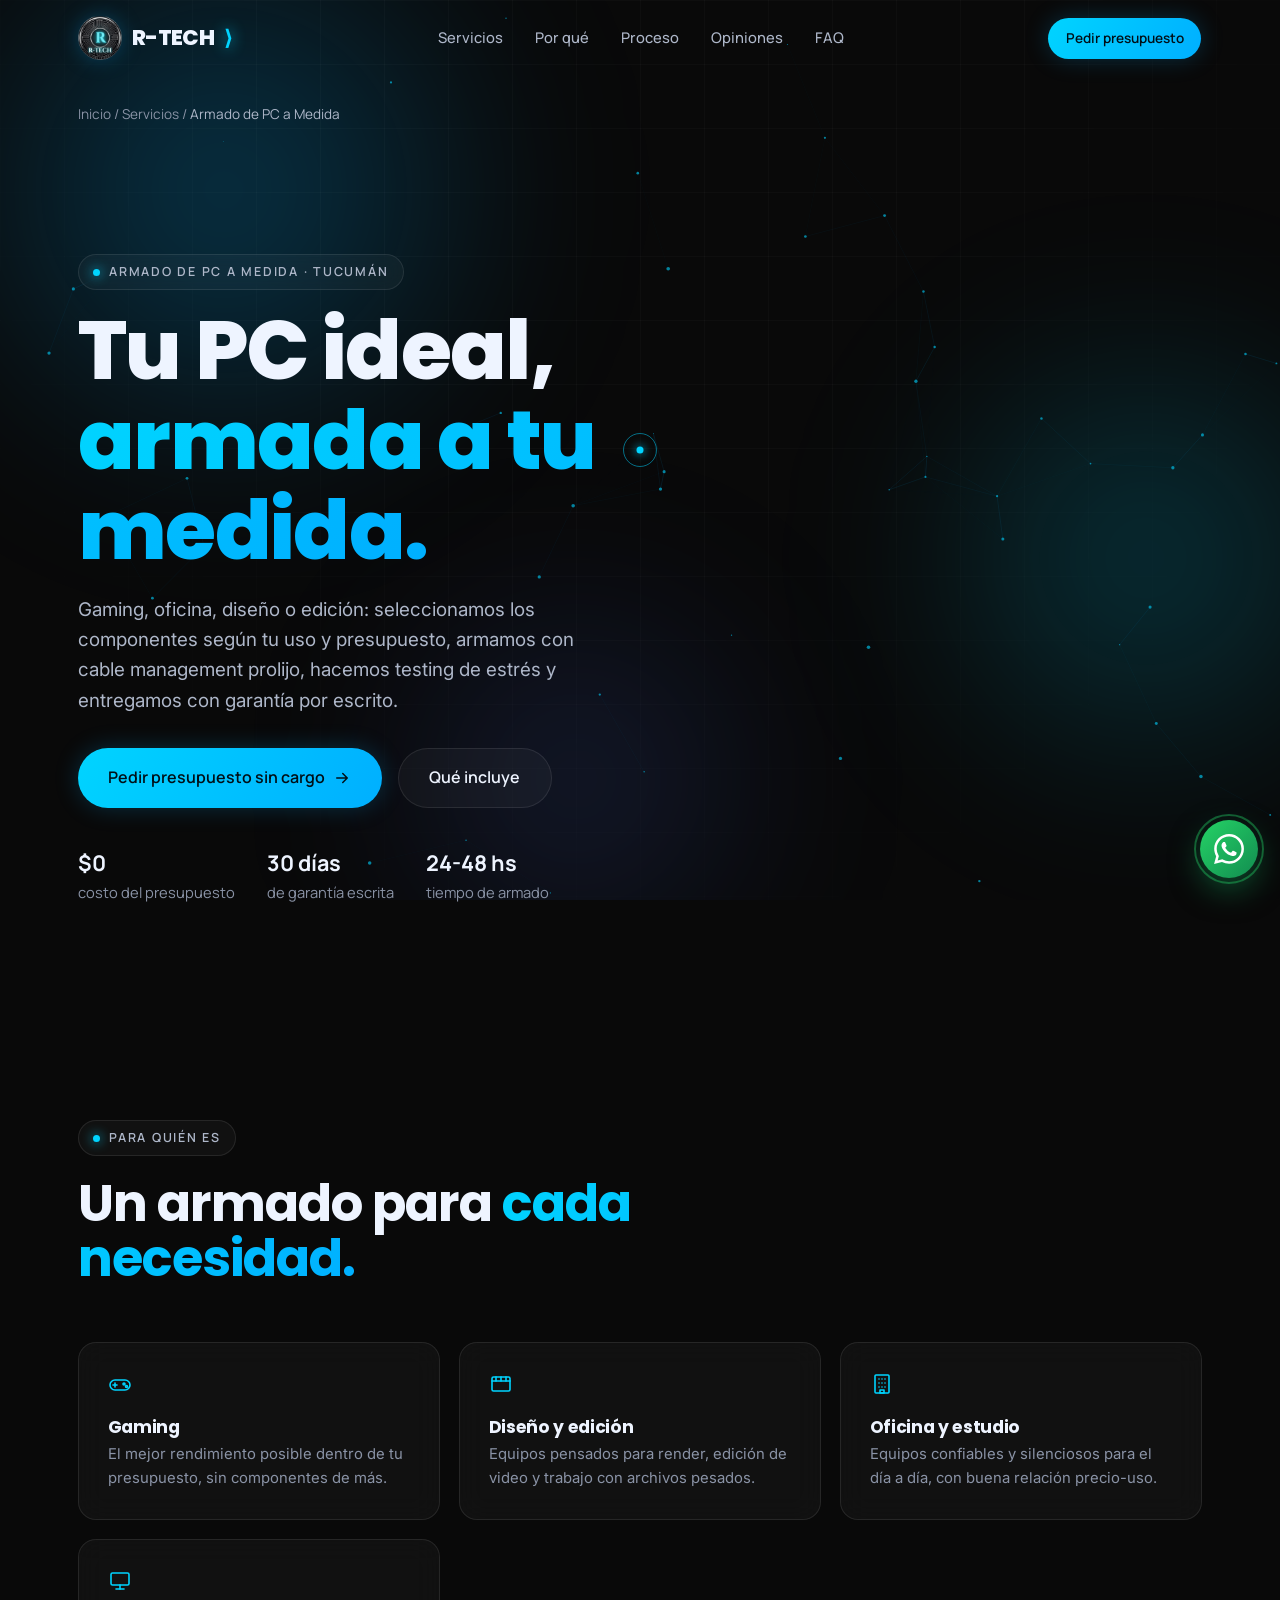
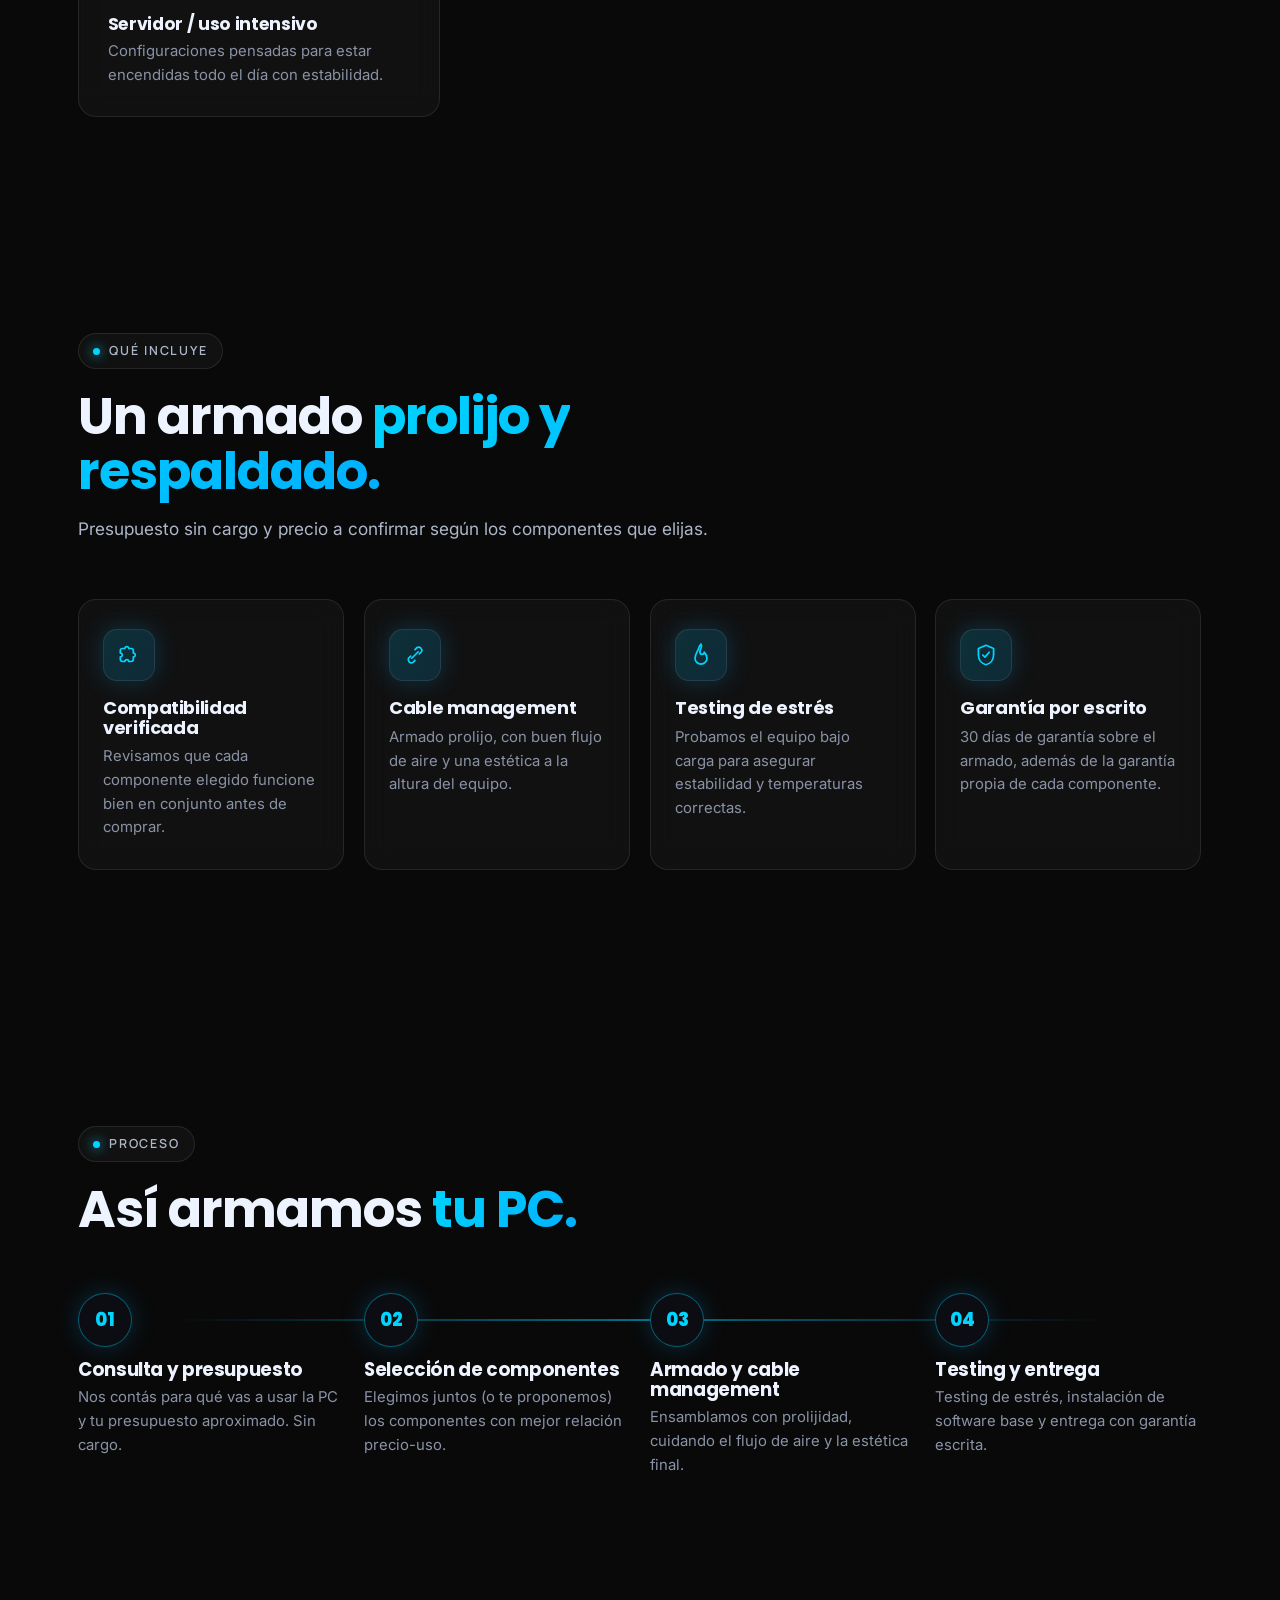
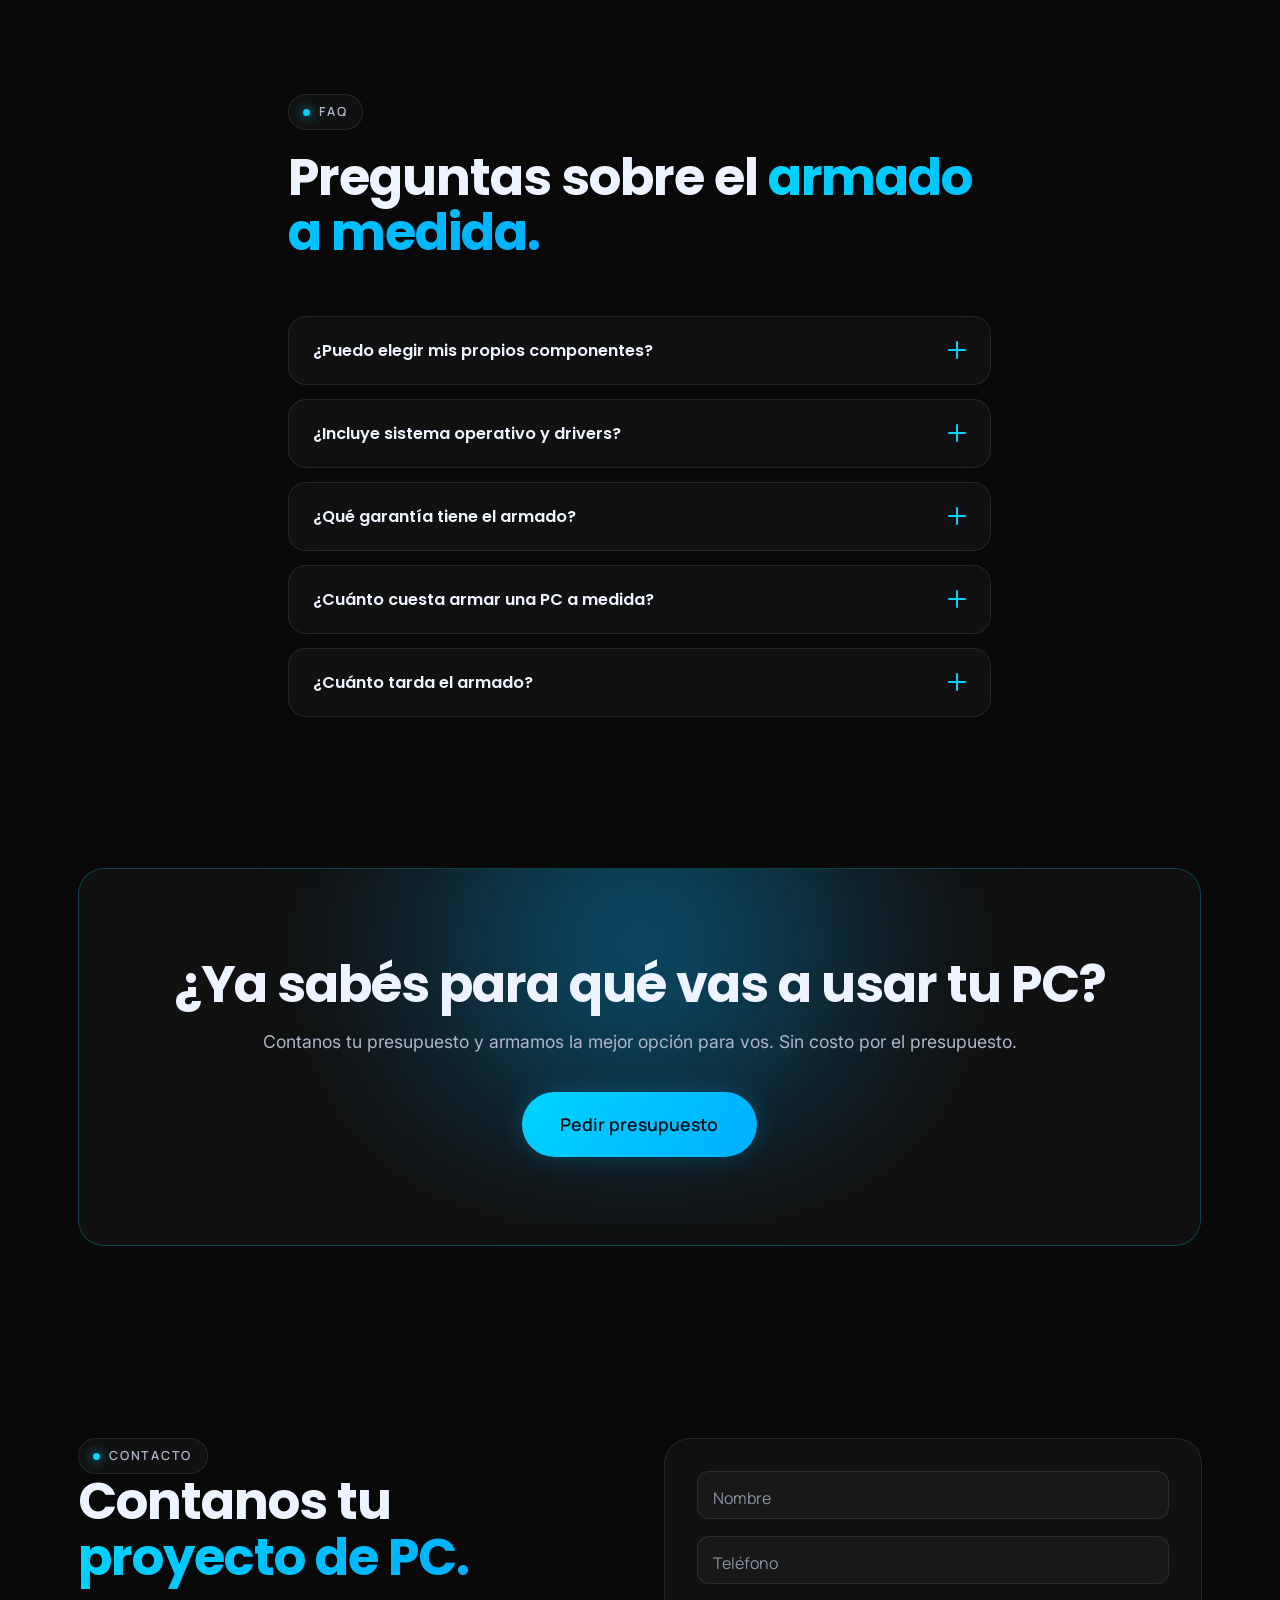
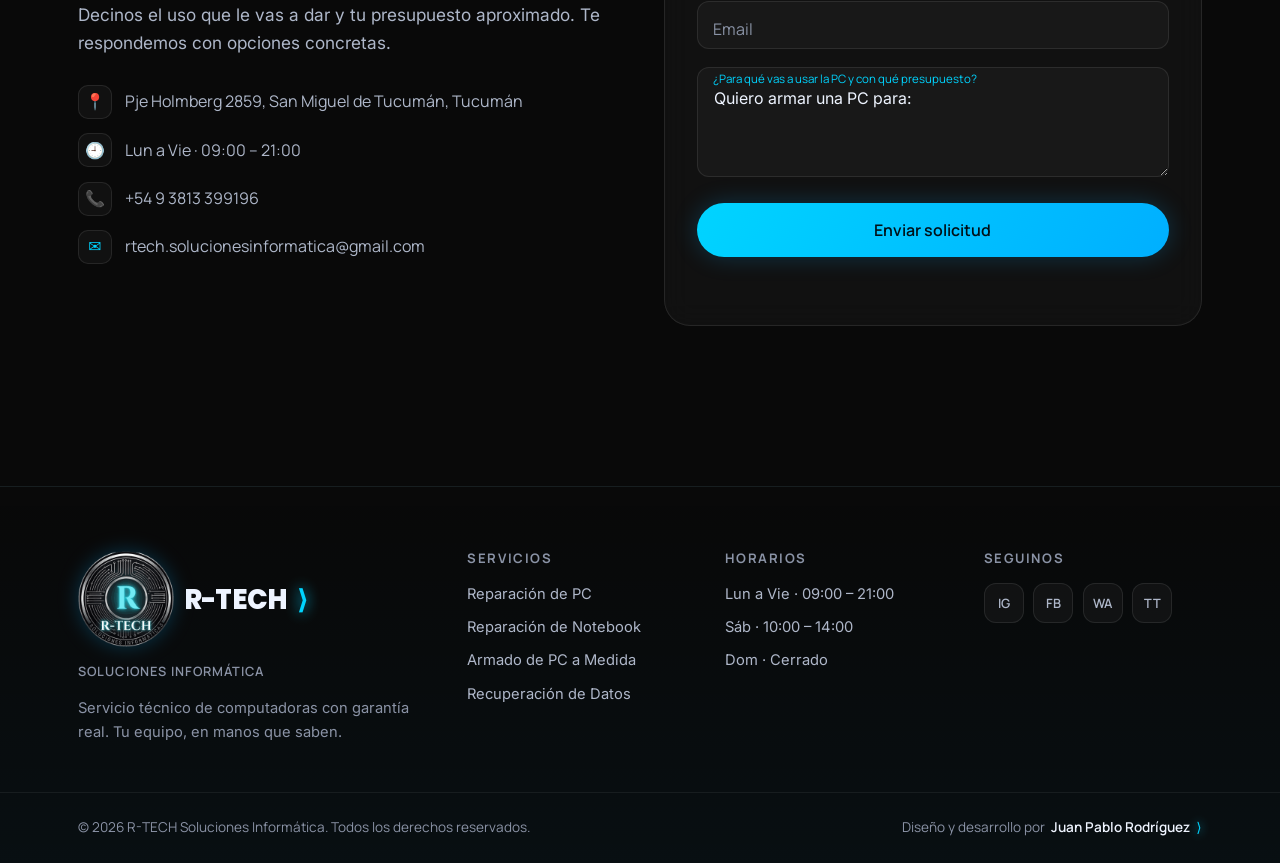
==== commit a0bf1b14: "Add files via upload" ====
--- a/armado-pc-a-medida.html
+++ b/armado-pc-a-medida.html
@@ -23,7 +23,7 @@
   <meta name="geo.region" content="AR-T" />
   <meta name="geo.placename" content="San Miguel de Tucumán" />
   <meta name="theme-color" content="#090909" />
-  <link rel="canonical" href="https://rtech-solucionesinformtica.github.io/MyWeb-Soluciones-Inform-tica/armado-pc-a-medida.html" />
+  <link rel="canonical" href="https://rtech-solucionesinformtica.github.io/-Somos-R-Tech-Soluciones-/armado-pc-a-medida.html" />
 
   <!-- Open Graph -->
   <meta property="og:type" content="website" />
@@ -31,8 +31,8 @@
   <meta property="og:title" content="Armado de PC a Medida en San Miguel de Tucumán | R-TECH" />
   <meta property="og:description" content="Presupuesto sin cargo, componentes de calidad y garantía escrita de 30 días. Contanos qué necesitás y armamos tu PC ideal." />
   <meta property="og:locale" content="es_AR" />
-  <meta property="og:url" content="https://rtech-solucionesinformtica.github.io/MyWeb-Soluciones-Inform-tica/armado-pc-a-medida.html" />
-  <meta property="og:image" content="https://rtech-solucionesinformtica.github.io/MyWeb-Soluciones-Inform-tica/og-image-armado.jpg" />
+  <meta property="og:url" content="https://rtech-solucionesinformtica.github.io/-Somos-R-Tech-Soluciones-/armado-pc-a-medida.html" />
+  <meta property="og:image" content="https://rtech-solucionesinformtica.github.io/-Somos-R-Tech-Soluciones-/og-image-armado.jpg" />
   <meta property="og:image:width" content="1200" />
   <meta property="og:image:height" content="630" />
 
@@ -40,7 +40,7 @@
   <meta name="twitter:card" content="summary_large_image" />
   <meta name="twitter:title" content="Armado de PC a Medida en San Miguel de Tucumán | R-TECH" />
   <meta name="twitter:description" content="Presupuesto sin cargo y garantía escrita de 30 días sobre el armado." />
-  <meta name="twitter:image" content="https://rtech-solucionesinformtica.github.io/MyWeb-Soluciones-Inform-tica/og-image-armado.jpg" />
+  <meta name="twitter:image" content="https://rtech-solucionesinformtica.github.io/-Somos-R-Tech-Soluciones-/og-image-armado.jpg" />
 
   <!-- ============================================================
        TIPOGRAFÍAS (Poppins display · Inter body · Manrope datos)
@@ -64,7 +64,7 @@
     "provider": {
       "@type": "ElectronicsStore",
       "name": "R-TECH Soluciones Informática",
-      "@id": "https://rtech-solucionesinformtica.github.io/MyWeb-Soluciones-Inform-tica/#negocio",
+      "@id": "https://rtech-solucionesinformtica.github.io/-Somos-R-Tech-Soluciones-/#negocio",
       "telephone": "+5493813399196",
       "address": {
         "@type": "PostalAddress",
@@ -87,7 +87,7 @@
       },
       "availability": "https://schema.org/InStock"
     },
-    "url": "https://rtech-solucionesinformtica.github.io/MyWeb-Soluciones-Inform-tica/armado-pc-a-medida.html"
+    "url": "https://rtech-solucionesinformtica.github.io/-Somos-R-Tech-Soluciones-/armado-pc-a-medida.html"
   }
   </script>
 
@@ -96,9 +96,9 @@
     "@context": "https://schema.org",
     "@type": "BreadcrumbList",
     "itemListElement": [
-      { "@type": "ListItem", "position": 1, "name": "Inicio", "item": "https://rtech-solucionesinformtica.github.io/MyWeb-Soluciones-Inform-tica/" },
-      { "@type": "ListItem", "position": 2, "name": "Servicios", "item": "https://rtech-solucionesinformtica.github.io/MyWeb-Soluciones-Inform-tica/#servicios" },
-      { "@type": "ListItem", "position": 3, "name": "Armado de PC a Medida", "item": "https://rtech-solucionesinformtica.github.io/MyWeb-Soluciones-Inform-tica/armado-pc-a-medida.html" }
+      { "@type": "ListItem", "position": 1, "name": "Inicio", "item": "https://rtech-solucionesinformtica.github.io/-Somos-R-Tech-Soluciones-/" },
+      { "@type": "ListItem", "position": 2, "name": "Servicios", "item": "https://rtech-solucionesinformtica.github.io/-Somos-R-Tech-Soluciones-/#servicios" },
+      { "@type": "ListItem", "position": 3, "name": "Armado de PC a Medida", "item": "https://rtech-solucionesinformtica.github.io/-Somos-R-Tech-Soluciones-/armado-pc-a-medida.html" }
     ]
   }
   </script>
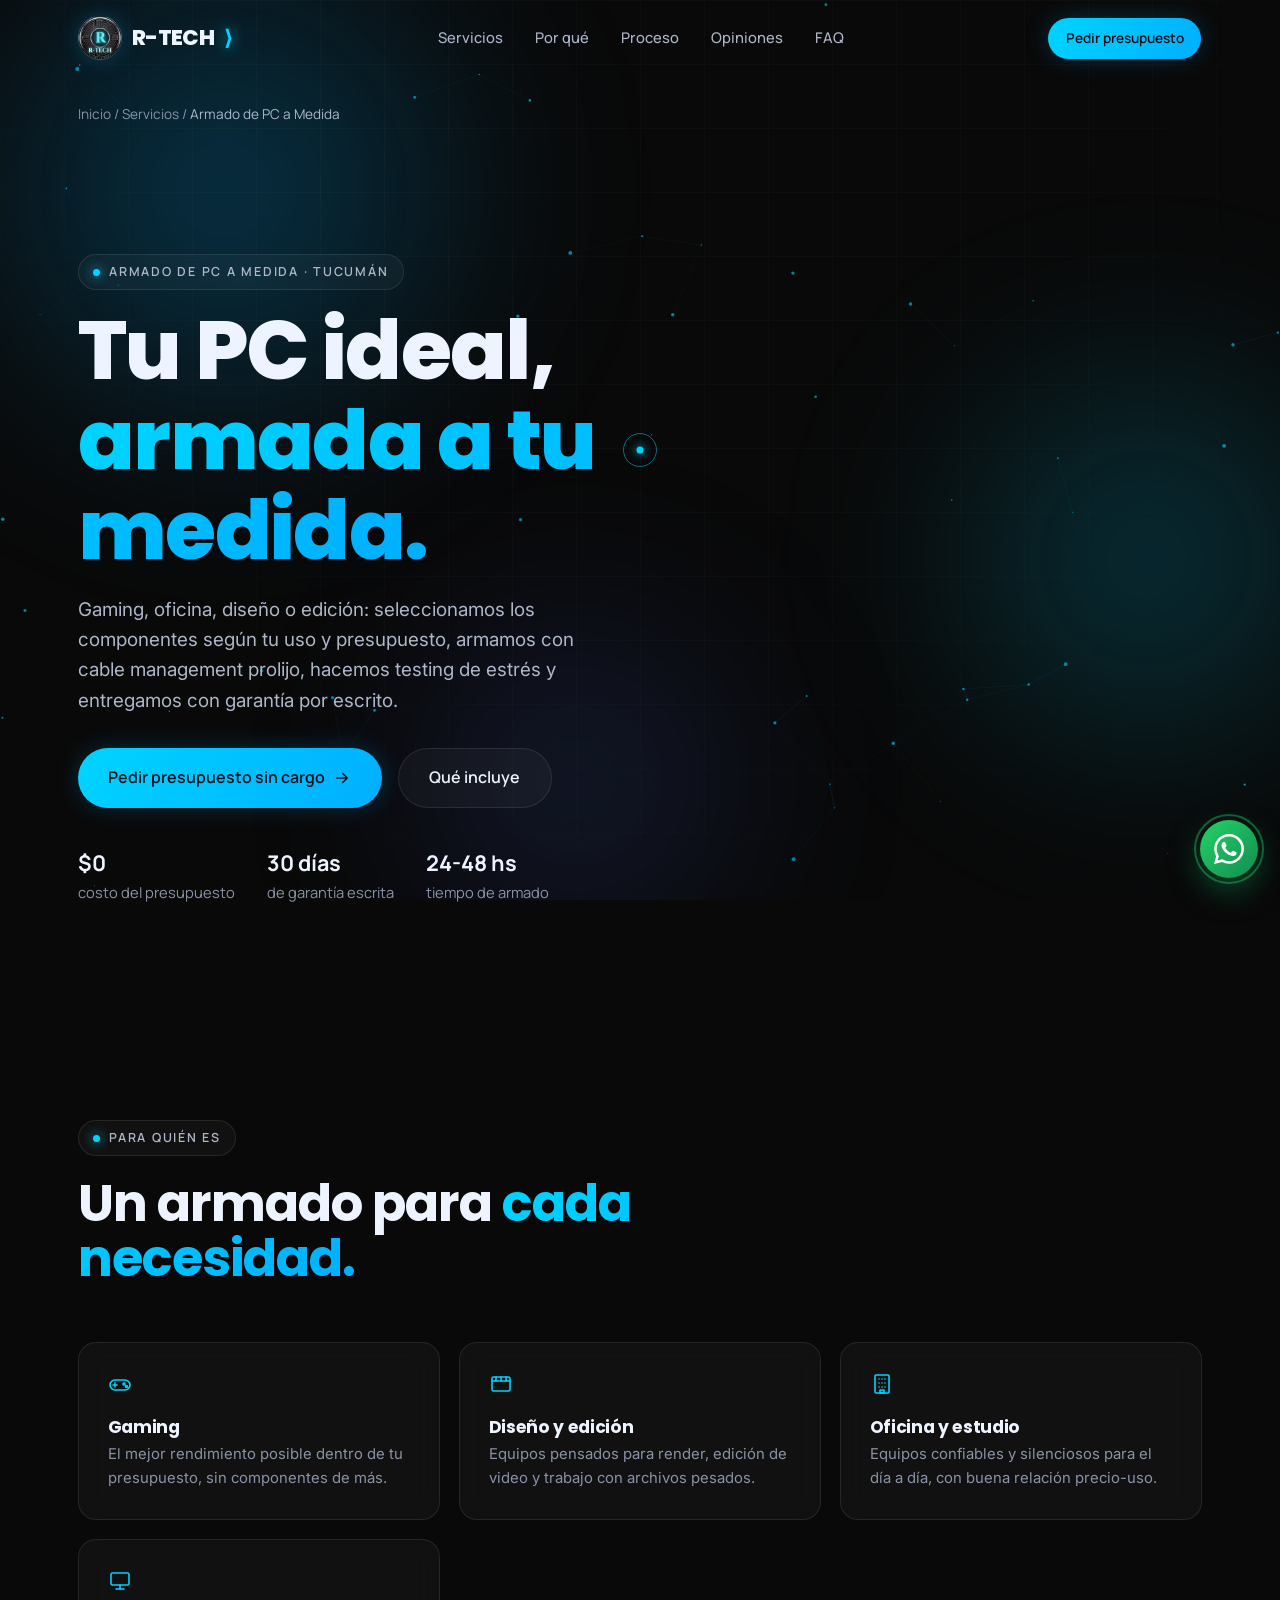
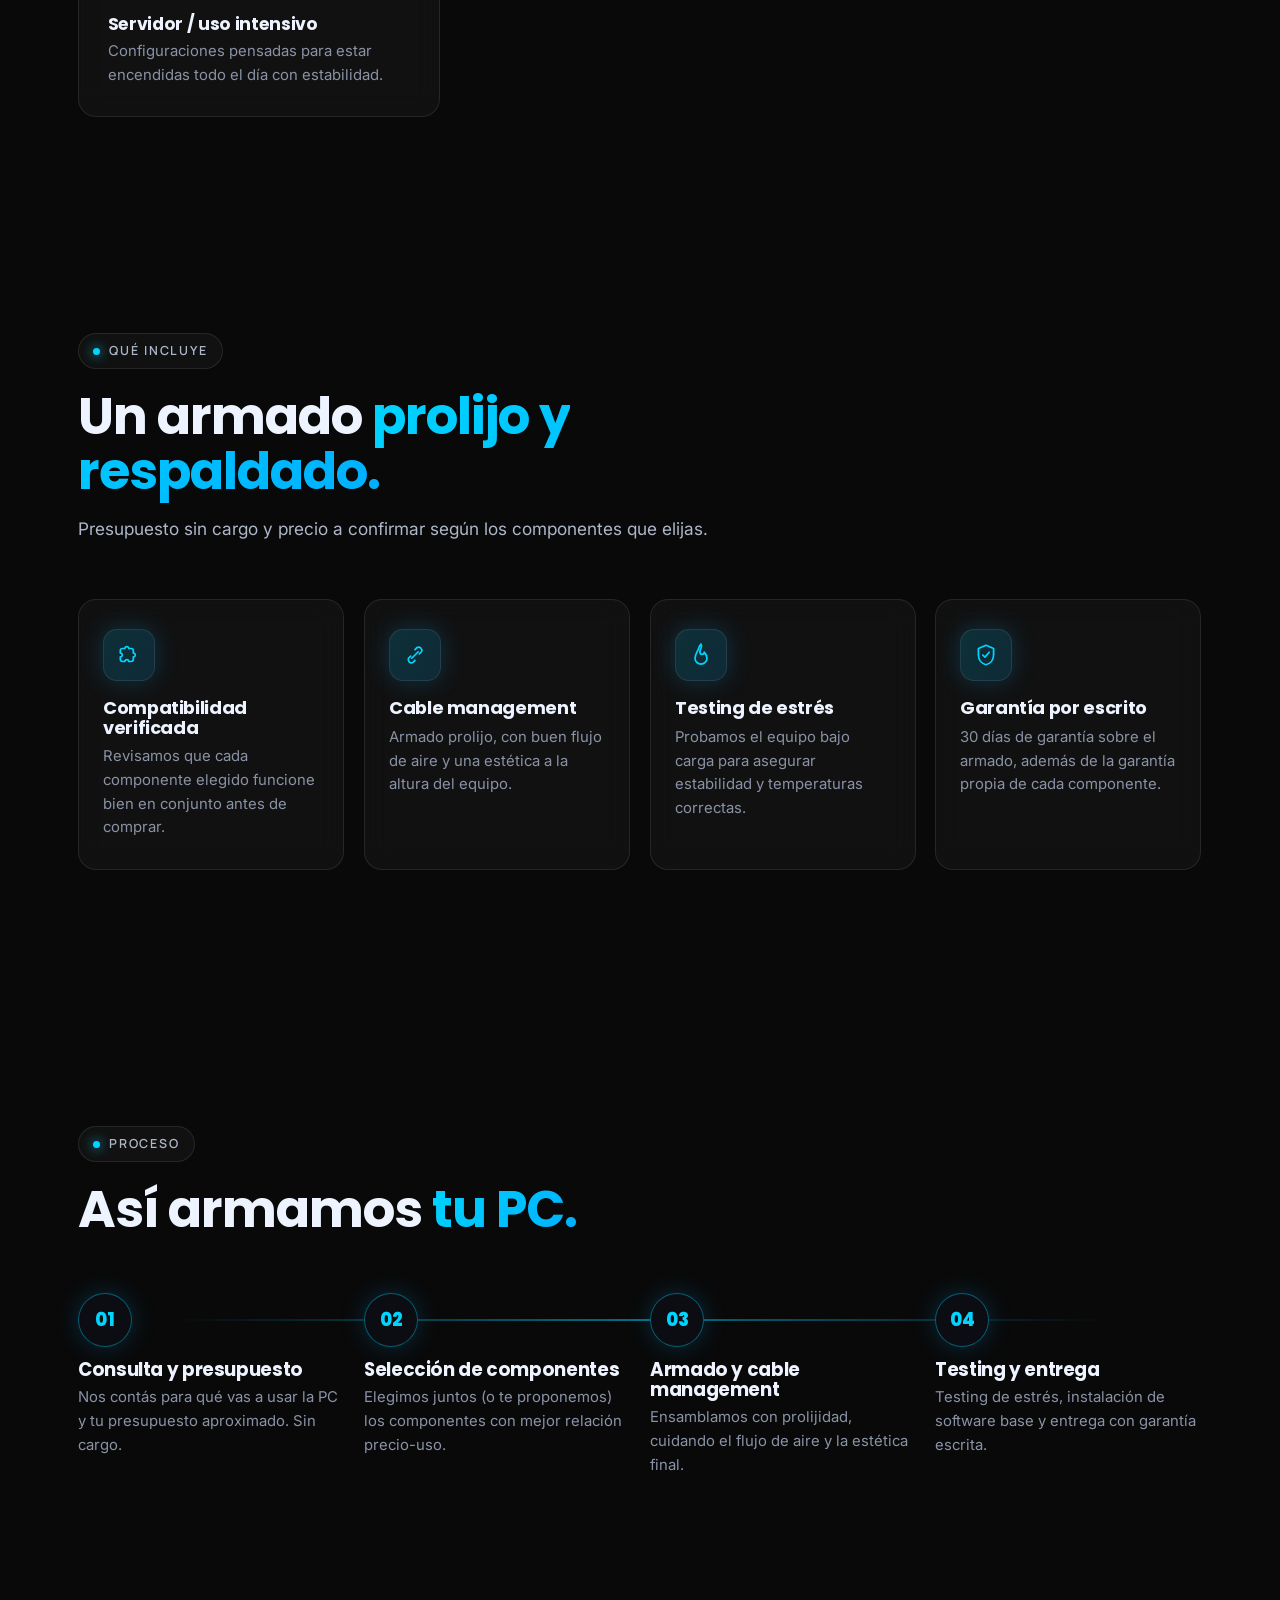
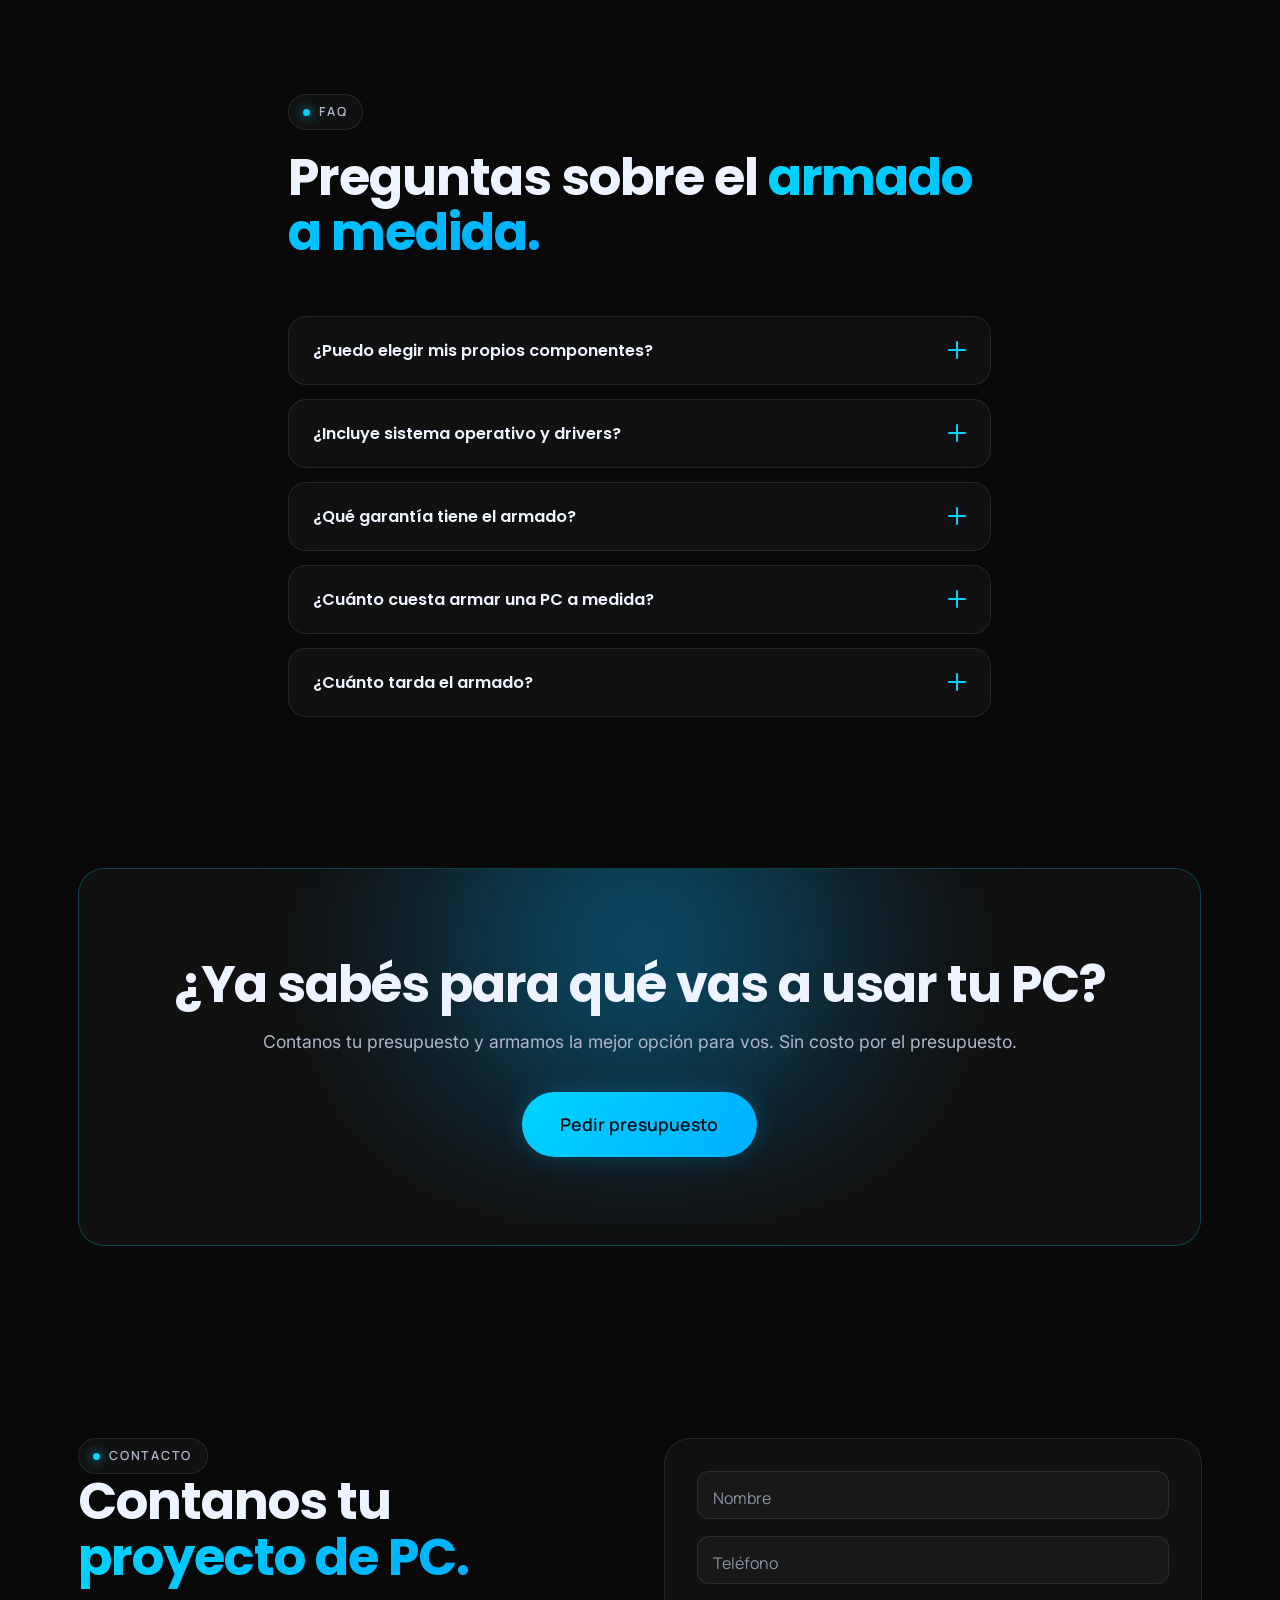
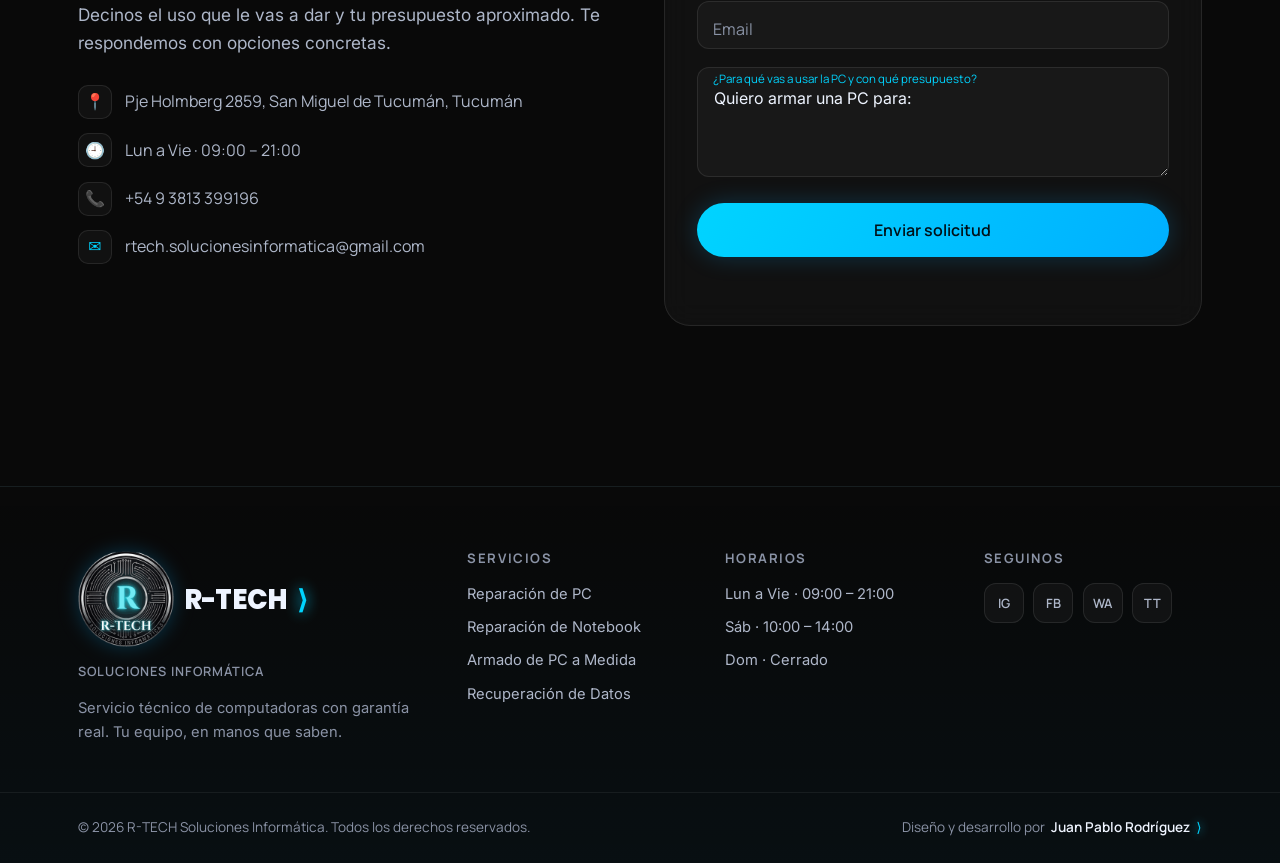
==== commit afeee07f: "Add files via upload" ====
--- a/armado-pc-a-medida.html
+++ b/armado-pc-a-medida.html
@@ -136,6 +136,7 @@
     ]
   }
   </script>
+  <noscript><style>.reveal{opacity:1!important;transform:none!important}</style></noscript>
 </head>
 
 <body>
--- a/style.css
+++ b/style.css
@@ -689,8 +689,9 @@
   .nav__links { display: none; }
   .nav > .container .btn { display: none; }
   .nav__burger { display: flex; }
-  .hero__inner { grid-template-columns: 1fr; gap: 4rem; }
-  .hero__stage { order: -1; min-height: 300px; }
+  .hero { padding: 6.5rem 0 3rem; min-height: auto; }
+  .hero__inner { grid-template-columns: 1fr; gap: 2.2rem; }
+  .hero__stage { order: 1; min-height: 260px; }
   .timeline { grid-template-columns: 1fr 1fr; row-gap: 2.5rem; }
   .timeline::before { display: none; }
   .stats { grid-template-columns: 1fr 1fr; }
